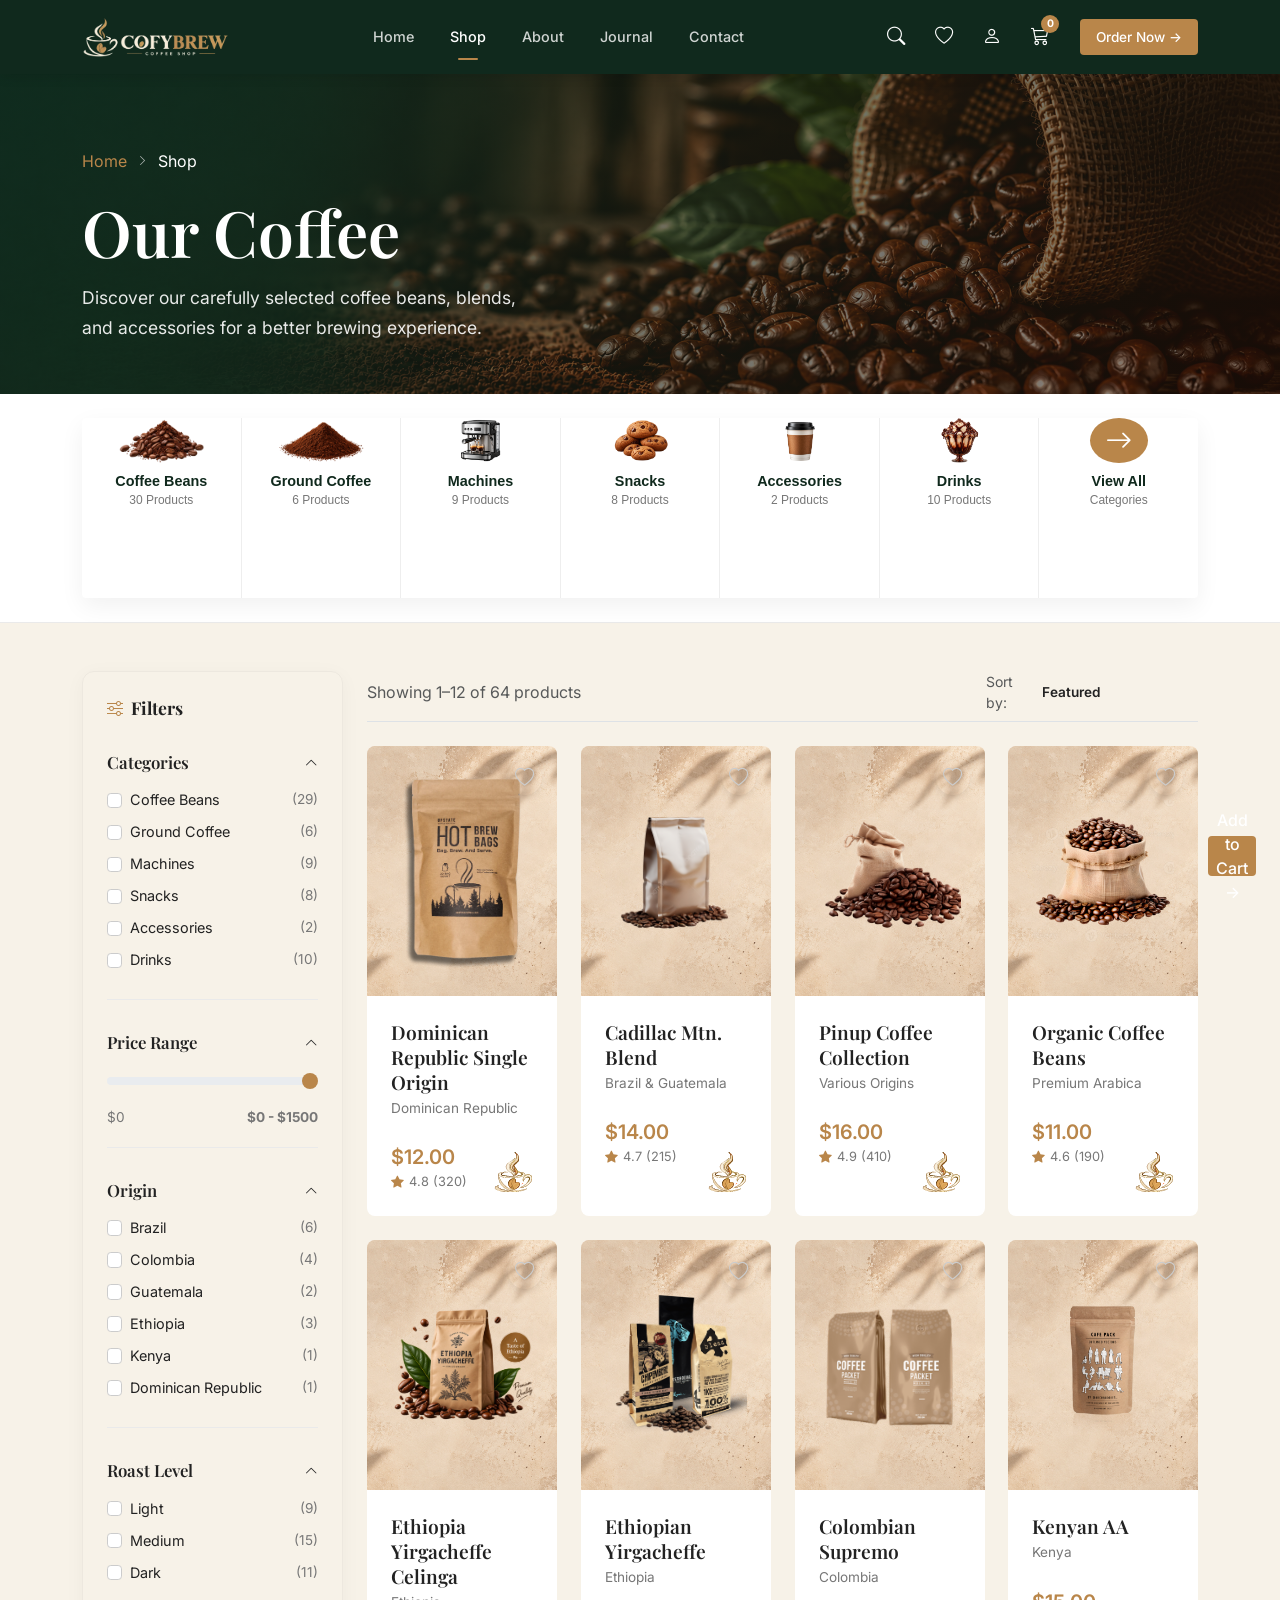
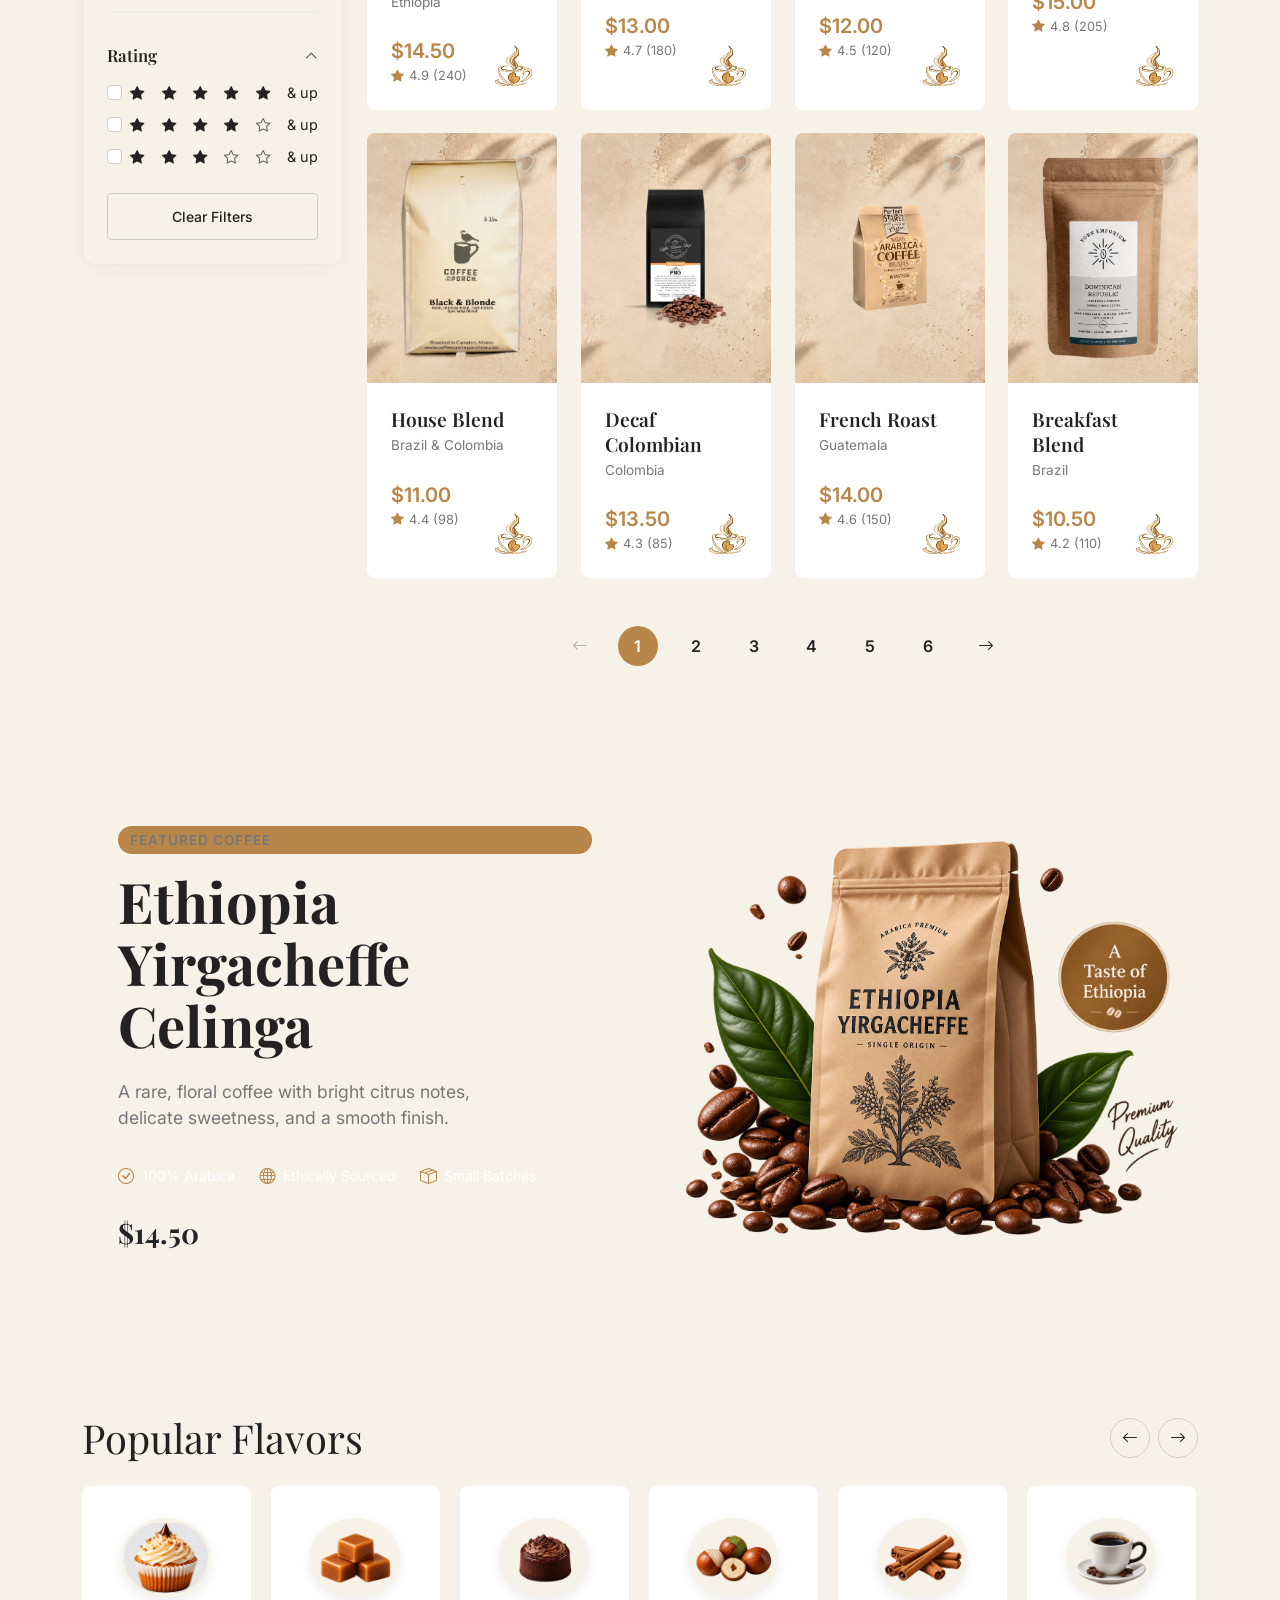
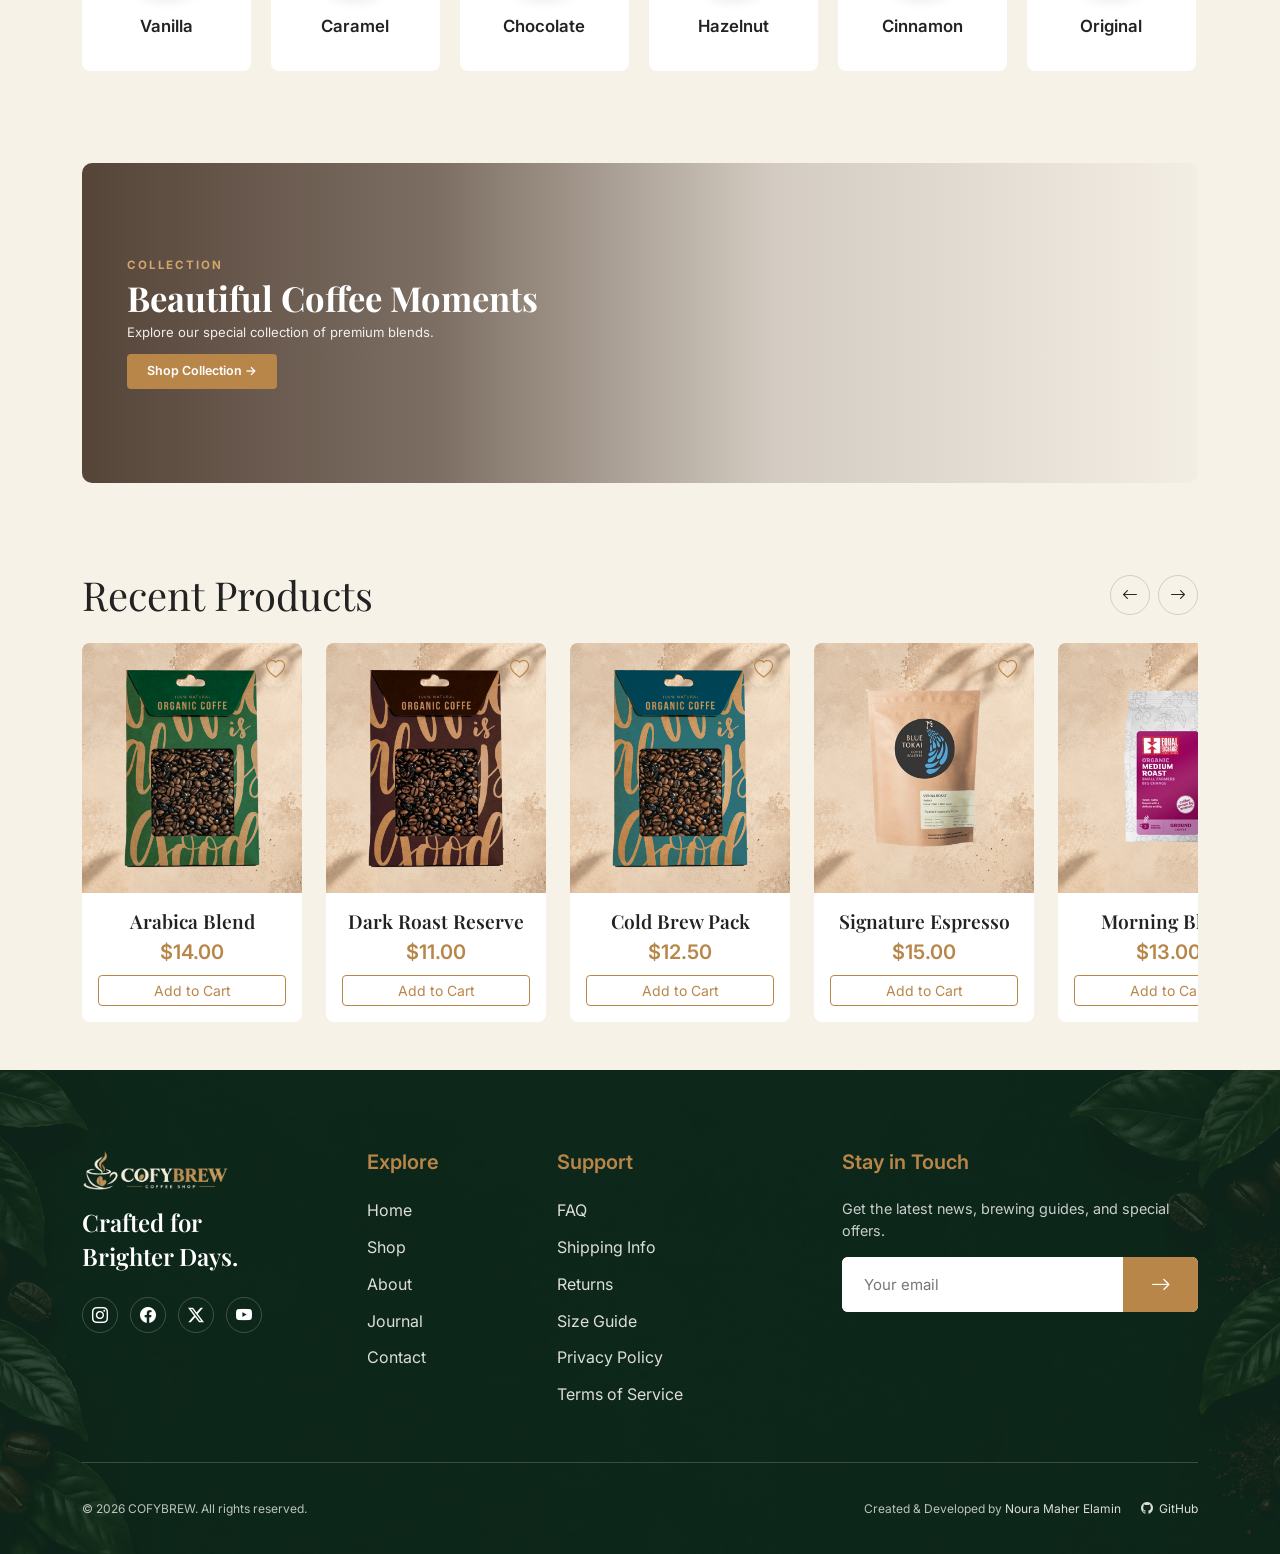
==== shop.html @ 3b3d5aee "Initial COFYBREW Coffee Shop Website" ====
<!DOCTYPE html>
<html lang="en">
<head>
  <meta charset="UTF-8">
  <meta name="viewport" content="width=device-width, initial-scale=1.0">
  <link rel="icon" type="image/svg+xml" href="assets/svg icon.svg">
  <title>Shop Coffee | COFYBREW</title>
  
  <!-- Fonts -->
  <link rel="preconnect" href="https://fonts.googleapis.com">
  <link rel="preconnect" href="https://fonts.gstatic.com" crossorigin>
  <link href="https://fonts.googleapis.com/css2?family=Inter:wght@400;500;600;700&family=Playfair+Display:wght@400;600;700&display=swap" rel="stylesheet">
  
  <!-- Bootstrap CSS -->
  <link href="https://cdn.jsdelivr.net/npm/bootstrap@5.3.2/dist/css/bootstrap.min.css" rel="stylesheet">
  <!-- Bootstrap Icons -->
  <link rel="stylesheet" href="https://cdn.jsdelivr.net/npm/bootstrap-icons@1.11.1/font/bootstrap-icons.css">
  
  <!-- Custom CSS -->
  <link rel="stylesheet" href="css/style.css">
  <link rel="stylesheet" href="css/shop.css">
</head>
<body class="shop-page">

  <!-- 1. NAVBAR -->
    <!-- ==================== NAVBAR ==================== -->
  <nav class="navbar navbar-expand-lg navbar-dark inner-navbar">
    <div class="container">
      <a class="navbar-brand" href="index.html" aria-label="COFYBREW Home">
        <img src="assets/Logo.png" alt="COFYBREW Logo" height="40">
      </a>
      <button class="navbar-toggler" type="button" data-bs-toggle="collapse" data-bs-target="#navbarNav" aria-controls="navbarNav" aria-expanded="false" aria-label="Toggle navigation">
        <span class="navbar-toggler-icon"></span>
      </button>
      <div class="collapse navbar-collapse justify-content-center" id="navbarNav">
        <ul class="navbar-nav">
          <li class="nav-item"><a class="nav-link" href="index.html">Home</a></li>
          <li class="nav-item"><a class="nav-link active" aria-current="page" href="shop.html">Shop</a></li>
          <li class="nav-item"><a class="nav-link" href="about.html">About</a></li>
          <li class="nav-item"><a class="nav-link" href="journal.html">Journal</a></li>
          <li class="nav-item"><a class="nav-link" href="contact.html">Contact</a></li>
        </ul>
      </div>
      <div class="navbar-icons d-none d-lg-flex align-items-center">
        <a href="#" aria-label="Search" data-bs-toggle="modal" data-bs-target="#searchModal"><i class="bi bi-search"></i></a>
        <a href="wishlist.html" aria-label="Wishlist"><i class="bi bi-heart navbar-heart-icon"></i></a>
        <a href="login.html" aria-label="Account"><i class="bi bi-person"></i></a>
        <a href="cart.html" aria-label="Cart" class="position-relative">
          <i class="bi bi-cart3"></i>
          <span class="cart-badge">0</span>
        </a>
        <a href="shop.html" class="btn btn-gold ms-3" style="font-size: 0.85rem; padding: 8px 16px;">Order Now &rarr;</a>
      </div>
    </div>
  </nav>

<!-- 2. SHOP HERO -->
<section class="inner-page-hero" style="background-image: url('assets/anthor.png');" aria-label="Shop Hero">
  <div class="inner-page-hero-overlay"></div>

  <div class="container position-relative">
    <div class="inner-page-hero-content">
      <nav class="inner-page-breadcrumb" aria-label="Breadcrumb">
        <a href="index.html">Home</a>
        <i class="bi bi-chevron-right" aria-hidden="true"></i>
        <span aria-current="page">Shop</span>
      </nav>
      <h1>Our Coffee</h1>
      <p>
        Discover our carefully selected coffee beans, blends,<br class="d-none d-md-block">
        and accessories for a better brewing experience.
      </p>

      <div class="shop-hero-decorative d-none d-md-block" aria-hidden="true"></div>
    </div>
  </div>
</section>

  

  <!-- 3. CATEGORY NAVIGATION -->
  <div class="shop-category-bar">
    <div class="container">
      <div class="shop-category-wrapper" id="categoryContainer">
        <a href="#" class="shop-cat-item" data-category="Coffee Beans">
          <img src="assets/menu/top icon shop1.png" alt="Coffee Beans" class="shop-cat-img">
          <div class="shop-cat-title">Coffee Beans</div>
          <div class="shop-cat-count" data-cat-count="Coffee Beans">— Products</div>
        </a>
        <a href="#" class="shop-cat-item" data-category="Ground Coffee">
          <img src="assets/menu/top icon shop2.png" alt="Ground Coffee" class="shop-cat-img">
          <div class="shop-cat-title">Ground Coffee</div>
          <div class="shop-cat-count" data-cat-count="Ground Coffee">— Products</div>
        </a>
        <a href="#" class="shop-cat-item" data-category="Machines">
          <img src="assets/menu/top icon shop3.png" alt="Machines" class="shop-cat-img">
          <div class="shop-cat-title">Machines</div>
          <div class="shop-cat-count" data-cat-count="Machines">— Products</div>
        </a>
        <a href="#" class="shop-cat-item" data-category="Snacks">
          <img src="assets/menu/top icon shop4.png" alt="Snacks" class="shop-cat-img">
          <div class="shop-cat-title">Snacks</div>
          <div class="shop-cat-count" data-cat-count="Snacks">— Products</div>
        </a>
        <a href="#" class="shop-cat-item" data-category="Accessories">
          <img src="assets/menu/top icon shop5.png" alt="Accessories" class="shop-cat-img">
          <div class="shop-cat-title">Accessories</div>
          <div class="shop-cat-count" data-cat-count="Accessories">— Products</div>
        </a>
        <a href="#" class="shop-cat-item" data-category="Drinks">
          <img src="assets/menu/top icon shop6.png" alt="Drinks" class="shop-cat-img">
          <div class="shop-cat-title">Drinks</div>
          <div class="shop-cat-count" data-cat-count="Drinks">— Products</div>
        </a>
        <a href="#" class="shop-cat-item border-0" id="viewAllCategories">
          <div class="shop-cat-circle"><i class="bi bi-arrow-right"></i></div>
          <div class="shop-cat-title">View All</div>
          <div class="shop-cat-count">Categories</div>
        </a>
      </div>
    </div>
  </div>

  <!-- 4. MAIN SHOP AREA -->
  <div class="shop-main-area">
    <div class="container py-5">
      <div class="row">
        
        <!-- Mobile Filter Toggle -->
        <div class="col-12 d-lg-none mb-4">
          <button class="btn btn-shop-filter w-100 d-flex align-items-center justify-content-center gap-2" type="button" data-bs-toggle="offcanvas" data-bs-target="#filterOffcanvas">
            <i class="bi bi-sliders"></i> Filters
          </button>
        </div>

        <!-- LEFT: Filters Sidebar (Desktop) -->
        <div class="col-lg-3 d-none d-lg-block">
          <div class="shop-sidebar">
            <div class="sidebar-header d-flex align-items-center gap-2 mb-4">
                <i class="bi bi-sliders text-coffee"></i>
                <h4 class="mb-0 filter-heading">Filters</h4>
            </div>

            <!-- Categories Accordion -->
            <div class="filter-group mb-4">
                <h5 class="filter-group-title d-flex justify-content-between align-items-center" data-bs-toggle="collapse" data-bs-target="#collapseCategories" aria-expanded="true">
                    Categories
                    <i class="bi bi-chevron-up"></i>
                </h5>
                <div class="collapse show" id="collapseCategories">
                    <div class="filter-group-body pt-2" id="filterCategoryContainer">
                        <!-- Injected via JS -->
                    </div>
                </div>
            </div>

            <!-- Price Range -->
            <div class="filter-group mb-4">
                <h5 class="filter-group-title d-flex justify-content-between align-items-center" data-bs-toggle="collapse" data-bs-target="#collapsePrice" aria-expanded="true">
                    Price Range
                    <i class="bi bi-chevron-up"></i>
                </h5>
                <div class="collapse show" id="collapsePrice">
                    <div class="filter-group-body pt-2">
                        <input type="range" class="form-range custom-range" min="0" max="50" step="1" id="priceRangeFilter" value="50">
                        <div class="d-flex justify-content-between range-labels mt-2">
                            <span>$0</span>
                            <span class="range-max fw-bold" id="priceRangeValue">$0 - $50</span>
                        </div>
                    </div>
                </div>
            </div>

            <!-- Origin -->
            <div class="filter-group mb-4">
                <h5 class="filter-group-title d-flex justify-content-between align-items-center" data-bs-toggle="collapse" data-bs-target="#collapseOrigin" aria-expanded="true">
                    Origin
                    <i class="bi bi-chevron-up"></i>
                </h5>
                <div class="collapse show" id="collapseOrigin">
                    <div class="filter-group-body pt-2" id="filterOriginContainer">
                         <!-- Injected via JS -->
                    </div>
                </div>
            </div>

            <!-- Roast Level -->
            <div class="filter-group mb-4">
                <h5 class="filter-group-title d-flex justify-content-between align-items-center" data-bs-toggle="collapse" data-bs-target="#collapseRoast" aria-expanded="true">
                    Roast Level
                    <i class="bi bi-chevron-up"></i>
                </h5>
                <div class="collapse show" id="collapseRoast">
                    <div class="filter-group-body pt-2" id="filterRoastContainer">
                        <!-- Injected via JS -->
                    </div>
                </div>
            </div>

            <!-- Rating -->
            <div class="filter-group mb-4">
                <h5 class="filter-group-title d-flex justify-content-between align-items-center" data-bs-toggle="collapse" data-bs-target="#collapseRating" aria-expanded="true">
                    Rating
                    <i class="bi bi-chevron-up"></i>
                </h5>
                <div class="collapse show" id="collapseRating">
                    <div class="filter-group-body pt-2" id="filterRatingContainer">
                        <!-- Injected via JS -->
                    </div>
                </div>
            </div>

            <button class="btn btn-clear-filters w-100" id="clearFiltersBtn">Clear Filters</button>

          </div>
        </div>

        <!-- RIGHT: Products Section -->
        <div class="col-lg-9">
            <div class="d-flex flex-column flex-md-row justify-content-between align-items-md-center mb-4 pb-2 border-bottom">
                <p class="mb-2 mb-md-0 text-muted" id="productsCountText">Showing 1–12 of 24 products</p>
                <div class="d-flex align-items-center gap-2">
                    <span class="text-muted small">Sort by:</span>
                    <select class="form-select custom-sort-select shadow-none" id="sortSelect">
                        <option value="featured">Featured</option>
                        <option value="price-low">Price: Low to High</option>
                        <option value="price-high">Price: High to Low</option>
                        <option value="rating">Rating</option>
                        <option value="name-asc">Name A-Z</option>
                        <option value="name-desc">Name Z-A</option>
                    </select>
                </div>
            </div>

            <!-- PRODUCT GRID -->
            <div class="row g-4" id="productGrid">
                <!-- Products injected via JS -->
            </div>
            
            <div id="noProductsMsg" class="d-none text-center py-5">
                <i class="bi bi-search fs-1 text-muted mb-3 d-block"></i>
                <h4>No products found</h4>
                <p class="text-muted">Try adjusting your filters or search term.</p>
                <button class="btn btn-shop-filter mt-3" onclick="document.getElementById('clearFiltersBtn').click()">Clear Filters</button>
            </div>

            <!-- 5. PAGINATION -->
            <div class="shop-pagination mt-5" id="paginationContainer">
                <!-- Injected via JS -->
            </div>
        </div>
      </div>
    </div>
  </div>

  <!-- 6. FEATURED COFFEE BANNER -->
  <section class="shop-featured-banner">
    <div class="container">
      <div class="featured-banner-card">
        <div class="row align-items-center">
            <div class="col-md-6 p-4 p-md-5 featured-banner-content">
                <span class="featured-label">Featured Coffee</span>
                <h2 class="featured-title">Ethiopia<br>Yirgacheffe Celinga</h2>
                <p class="featured-desc">A rare, floral coffee with bright citrus notes, delicate sweetness, and a smooth finish.</p>
                
                <div class="featured-traits d-flex gap-4 mb-4">
                    <div class="trait d-flex align-items-center gap-2"><i class="bi bi-check-circle text-coffee"></i> <span class="small">100% Arabica</span></div>
                    <div class="trait d-flex align-items-center gap-2"><i class="bi bi-globe text-coffee"></i> <span class="small">Ethically Sourced</span></div>
                    <div class="trait d-flex align-items-center gap-2"><i class="bi bi-box-seam text-coffee"></i> <span class="small">Small Batches</span></div>
                </div>

                <div class="d-flex align-items-center gap-4">
                    <span class="featured-price font-heading fw-bold fs-3 text-dark">$14.50</span>
                    <button class="btn btn-solid-coffee px-4 py-2 add-to-cart-btn" data-id="p65">Add to Cart &rarr;</button>
                </div>
            </div>
            <div class="col-md-6 featured-banner-image-wrapper">
                <img src="assets/menu/photo shop1.png" alt="Ethiopia Yirgacheffe" class="featured-product-img">
            </div>
        </div>
      </div>
    </div>
  </section>

  <!-- 7. POPULAR FLAVORS -->
  <section class="popular-flavors bg-cream-light py-5">
      <div class="container">
          <div class="d-flex justify-content-between align-items-center mb-4">
              <h2 class="section-heading mb-0">Popular Flavors</h2>
              <div class="carousel-nav gap-2 d-none d-md-flex">
                  <button class="btn-carousel" id="flavorsPrev"><i class="bi bi-arrow-left"></i></button>
                  <button class="btn-carousel" id="flavorsNext"><i class="bi bi-arrow-right"></i></button>
              </div>
          </div>
          
          <div class="flavors-carousel-container">
              <div class="flavors-track" id="flavorsTrack">
                  <!-- Cards -->
                  <div class="flavor-card">
                      <div class="flavor-img-wrap"><img src="assets/menu/flaver icon1.png" alt="Vanilla"></div>
                      <span class="flavor-name">Vanilla</span>
                  </div>
                  <div class="flavor-card">
                      <div class="flavor-img-wrap"><img src="assets/menu/flaver icon2.png" alt="Caramel"></div>
                      <span class="flavor-name">Caramel</span>
                  </div>
                  <div class="flavor-card">
                      <div class="flavor-img-wrap"><img src="assets/menu/flaver icon3.png" alt="Chocolate"></div>
                      <span class="flavor-name">Chocolate</span>
                  </div>
                  <div class="flavor-card">
                      <div class="flavor-img-wrap"><img src="assets/menu/flaver icon4.png" alt="Hazelnut"></div>
                      <span class="flavor-name">Hazelnut</span>
                  </div>
                  <div class="flavor-card">
                      <div class="flavor-img-wrap"><img src="assets/menu/flaver icon5.png" alt="Cinnamon"></div>
                      <span class="flavor-name">Cinnamon</span>
                  </div>
                  <div class="flavor-card">
                      <div class="flavor-img-wrap"><img src="assets/menu/flaver icon6.png" alt="Original"></div>
                      <span class="flavor-name">Original</span>
                  </div>
              </div>
          </div>
      </div>
  </section>

<!-- 8. COLLECTION BANNER -->
  <section class="collection-banner">
    <div class="container">
      <div class="collection-banner-inner">
        <div class="collection-overlay"></div>
        <div class="collection-content position-relative z-2">
          <span class="collection-label">Collection</span>
          <h2 class="collection-title">Beautiful Coffee Moments</h2>
          <p class="collection-desc">Explore our special collection of premium blends.</p>
          <a href="#product-grid" class="btn btn-solid-gold collection-btn">Shop Collection &rarr;</a>
        </div>
      </div>
    </div>
  </section>

  <!-- 9. RECENT PRODUCTS -->
  <section class="recent-products py-5">
      <div class="container">
          <div class="d-flex justify-content-between align-items-center mb-4">
              <h2 class="section-heading mb-0">Recent Products</h2>
              <div class="carousel-nav gap-2 d-none d-md-flex">
                  <button class="btn-carousel" id="recentPrev"><i class="bi bi-arrow-left"></i></button>
                  <button class="btn-carousel" id="recentNext"><i class="bi bi-arrow-right"></i></button>
              </div>
          </div>

          <div class="recent-carousel-container">
              <div class="recent-track" id="recentTrack">
                  <!-- Injected via JS from data -->
              </div>
          </div>
      </div>
  </section>

  <!-- 10. NEWSLETTER SECTION -->
  <!-- ==================== FOOTER ==================== -->
  <footer class="footer">
    <div class="footer-overlay"></div>
    <div class="container position-relative z-2">
      <div class="row">
        <!-- Brand -->
        <div class="col-lg-3 col-md-6 mb-4 mb-lg-0">
          <a href="index.html" class="text-white text-decoration-none d-flex align-items-center gap-2 mb-3">
            <img src="assets/Logo.png" alt="COFYBREW Logo" height="40">
          </a>
          <div class="footer-logo-text mt-4">Crafted for<br>Brighter Days.</div>
          <div class="social-icons mt-3">
            <a href="#" aria-label="Instagram"><i class="bi bi-instagram"></i></a>
            <a href="#" aria-label="Facebook"><i class="bi bi-facebook"></i></a>
            <a href="#" aria-label="Twitter X"><i class="bi bi-twitter-x"></i></a>
            <a href="#" aria-label="YouTube"><i class="bi bi-youtube"></i></a>
          </div>
        </div>
        <!-- Explore -->
        <div class="col-lg-2 col-md-6 mb-4 mb-lg-0 mt-3 mt-lg-0">
          <h5>Explore</h5>
          <ul class="footer-links">
            <li><a href="index.html">Home</a></li>
            <li><a href="shop.html">Shop</a></li>
            <li><a href="about.html">About</a></li>
            <li><a href="journal.html">Journal</a></li>
            <li><a href="contact.html">Contact</a></li>
          </ul>
        </div>
        <!-- Support -->
        <div class="col-lg-2 col-md-6 mb-4 mb-md-0 mt-3 mt-lg-0">
          <h5>Support</h5>
          <ul class="footer-links">
            <li><a href="contact.html#faqSection">FAQ</a></li>
            <li><a href="contact.html">Shipping Info</a></li>
            <li><a href="contact.html">Returns</a></li>
            <li><a href="shop.html">Size Guide</a></li>
            <li><a href="contact.html">Privacy Policy</a></li>
            <li><a href="contact.html">Terms of Service</a></li>
          </ul>
        </div>
        <!-- Stay in Touch -->
        <div class="col-lg-4 col-md-6 offset-lg-1 mt-3 mt-lg-0">
          <h5>Stay in Touch</h5>
          <p class="text-light" style="opacity:0.8; font-size:0.9rem;">Get the latest news, brewing guides, and special offers.</p>
          <form class="newsletter-form" id="footerNewsletterForm">
            <input type="email" placeholder="Your email" aria-label="Email address" required>
            <button type="submit" aria-label="Subscribe"><i class="bi bi-arrow-right"></i></button>
          </form>
        </div>
      </div>
      <div class="footer-bottom">
        <div>&copy; 2026 COFYBREW. All rights reserved.</div>
        <div class="footer-credits">
          <span>Created & Developed by <a href="https://www.linkedin.com/in/nouramaherelamin/" target="_blank" rel="noopener noreferrer">Noura Maher Elamin</a></span>
          <a href="https://github.com/nouramaherelamin" target="_blank" rel="noopener noreferrer" aria-label="GitHub"><i class="bi bi-github"></i> GitHub</a>
        </div>
      </div>
    </div>
  </footer>

  <!-- SEARCH MODAL -->
  <div class="modal fade" id="searchModal" tabindex="-1" aria-hidden="true">
    <div class="modal-dialog modal-dialog-centered modal-lg">
      <div class="modal-content border-0">
        <div class="modal-body p-4 p-md-5">
          <div class="d-flex justify-content-between align-items-center mb-4">
            <h4 class="mb-0 font-heading">What are you looking for?</h4>
            <button type="button" class="btn-close" data-bs-dismiss="modal" aria-label="Close"></button>
          </div>
          <form id="searchForm">
            <div class="input-group input-group-lg mb-3">
              <span class="input-group-text bg-white border-end-0"><i class="bi bi-search text-muted"></i></span>
              <input type="search" class="form-control border-start-0 ps-0 shadow-none" id="searchInput" placeholder="Search coffee, beans, accessories..." required>
            </div>
          </form>
          <div id="searchResults" class="mt-4">
            <p class="text-muted small">Start typing to search...</p>
          </div>
        </div>
      </div>
    </div>
  </div>

  <!-- 12. BACK TO TOP BUTTON -->
  <button id="backToTop" class="back-to-top-btn" aria-label="Back to top">
      <i class="bi bi-arrow-up"></i>
  </button>

  <!-- CART OFFCANVAS (Simple Mock) -->
  <div class="modal fade" id="cartModal" tabindex="-1" aria-hidden="true">
    <div class="modal-dialog modal-dialog-centered modal-sm modal-dialog-scrollable" style="margin-right: 0; margin-top: 0; height: 100vh; right: 0; position: absolute;">
      <div class="modal-content border-0 h-100 rounded-0 shadow-lg">
        <div class="modal-header border-bottom">
            <h5 class="modal-title font-heading fw-bold">Your Cart</h5>
            <button type="button" class="btn-close" data-bs-dismiss="modal" aria-label="Close"></button>
        </div>
        <div class="modal-body p-4" id="cartItemsContainer">
            <p class="text-muted text-center mt-5">Your cart is empty.</p>
        </div>
      </div>
    </div>
  </div>

  <!-- MOBILE FILTER OFFCANVAS -->
  <div class="offcanvas offcanvas-start shop-mobile-filter" tabindex="-1" id="filterOffcanvas">
    <div class="offcanvas-header border-bottom">
      <h5 class="offcanvas-title font-heading fw-bold d-flex align-items-center gap-2"><i class="bi bi-sliders text-coffee"></i> Filters</h5>
      <button type="button" class="btn-close" data-bs-dismiss="offcanvas" aria-label="Close"></button>
    </div>
    <div class="offcanvas-body" id="mobileFilterBody">
      <!-- Cloned from desktop sidebar via JS -->
    </div>
  </div>

  <!-- Bootstrap JS -->
  <script src="https://cdn.jsdelivr.net/npm/bootstrap@5.3.2/dist/js/bootstrap.bundle.min.js"></script>
  <!-- Products first, then shared, then page-specific -->
  <script src="js/products.js"></script>
  <script src="js/auth.js"></script>
  <script src="js/script.js"></script>
  <script src="js/shop.js"></script>

  <!-- Dynamic category counts from products.js -->
  <script>
    (function() {
      if (!window.cofyProducts) return;
      document.querySelectorAll('[data-cat-count]').forEach(function(el) {
        var cat = el.getAttribute('data-cat-count');
        var count = window.cofyProducts.filter(function(p) { return p.category === cat; }).length;
        el.textContent = count + ' Product' + (count !== 1 ? 's' : '');
      });
    })();
  </script>
</body>
</html>
---- css/style.css ----
:root {
  --dark-green: #10291D;
  --deep-brown: #2B160C;
  --coffee-brown: #5A321B;
  --gold: #B9864A;
  --light-gold: #D2A66A;
  --cream: #F7F2E8;
  --white: #FFFFFF;
  --dark-text: #222222;
  
  --font-heading: 'Playfair Display', serif;
  --font-body: 'Inter', sans-serif;
}

body {
  font-family: var(--font-body);
  color: var(--dark-text);
  background-color: var(--cream);
  overflow-x: hidden;
}

h1, h2, h3, h4, h5, h6, .font-heading {
  font-family: var(--font-heading);
}

/* Utilities */
.bg-dark-green { background-color: var(--dark-green) !important; color: var(--white); }
.bg-deep-brown { background-color: var(--deep-brown) !important; color: var(--white); }
.bg-coffee-brown { background-color: var(--coffee-brown) !important; color: var(--white); }
.bg-cream { background-color: var(--cream) !important; }
.text-gold { color: var(--gold) !important; }
.text-light-gold { color: var(--light-gold) !important; }
.text-cream { color: var(--cream) !important; }

/* Buttons */
.btn-gold {
  background-color: var(--gold);
  color: var(--white);
  border: none;
  border-radius: 4px;
  padding: 10px 24px;
  font-weight: 500;
  transition: all 0.3s ease;
}
.btn-gold:hover {
  background-color: var(--light-gold);
  color: var(--white);
}

.btn-outline-light {
  border: 1px solid var(--white);
  color: var(--white);
  border-radius: 4px;
  padding: 10px 24px;
  font-weight: 500;
  transition: all 0.3s ease;
}
.btn-outline-light:hover {
  background-color: var(--white);
  color: var(--dark-text);
}

/* 1. Navbar */
.navbar {
  position: fixed;
  top: 0;
  width: 100%;
  z-index: 1000;
  transition: all 0.3s ease;
  padding: 1rem 0;
  background: transparent;
}
.navbar.scrolled {
  background-color: var(--dark-green);
  box-shadow: 0 4px 6px rgba(0,0,0,0.1);
  padding: 0.5rem 0;
}
.navbar-brand {
  font-family: var(--font-heading);
  font-weight: 700;
  color: var(--white) !important;
  display: flex;
  align-items: center;
  gap: 10px;
}
.navbar-brand img {
  height: 40px;
}
.nav-link {
  color: rgba(255, 255, 255, 0.8) !important;
  font-weight: 500;
  font-size: 0.9rem;
  margin: 0 10px;
  transition: color 0.3s ease;
}
.nav-link:hover, .nav-link.active {
  color: var(--white) !important;
}
.navbar-icons {
  display: flex;
  align-items: center;
  gap: 15px;
}
.navbar-icons a {
  color: var(--white);
  font-size: 1.1rem;
  text-decoration: none;
  position: relative;
}
.cart-badge {
  position: absolute;
  top: -8px;
  right: -8px;
  background-color: var(--gold);
  color: white;
  border-radius: 50%;
  padding: 2px 6px;
  font-size: 0.7rem;
}

/* 2. Hero Section */
.hero-section {
  position: relative;
  height: 650px;
  background-size: cover;
  background-position: center;
  display: flex;
  align-items: center;
  color: white;
  margin-bottom: 2rem;
}
.hero-section::before {
  content: '';
  position: absolute;
  top: 0; left: 0; right: 0; bottom: 0;
  background-color: rgba(16, 41, 29, 0.5); /* dark green overlay */
}
.hero-content {
  position: relative;
  z-index: 2;
}
.hero-label {
  color: var(--gold);
  letter-spacing: 2px;
  font-size: 0.85rem;
  font-weight: 600;
  margin-bottom: 1rem;
  text-transform: uppercase;
}
.hero-title {
  font-size: 4.5rem;
  font-weight: 700;
  line-height: 1.1;
  margin-bottom: 1.5rem;
}
.hero-desc {
  font-size: 1.1rem;
  max-width: 400px;
  margin-bottom: 2rem;
  opacity: 0.9;
}
.hero-features {
  display: flex;
  gap: 30px;
  margin-top: 3rem;
  flex-wrap: wrap;
}
.hero-feature {
  display: flex;
  align-items: center;
  gap: 10px;
}
.hero-feature i {
  color: var(--gold);
  font-size: 1.5rem;
}
.hero-feature-text h6 {
  margin: 0;
  font-size: 0.9rem;
  font-weight: 600;
}
.hero-feature-text p {
  margin: 0;
  font-size: 0.75rem;
  opacity: 0.7;
}

.hero-slider-controls {
  position: absolute;
  bottom: 30px;
  left: 0;
  right: 0;
  display: flex;
  justify-content: center;
  z-index: 2;
  gap: 15px;
}
.slider-indicator {
  width: 10px;
  height: 10px;
  background: rgba(255,255,255,0.3);
  border-radius: 50%;
  cursor: pointer;
  transition: all 0.3s;
}
.slider-indicator.active {
  background: var(--gold);
  width: 25px;
  border-radius: 5px;
}
.slider-arrow {
  position: absolute;
  top: 50%;
  transform: translateY(-50%);
  background: rgba(255,255,255,0.1);
  border: 1px solid rgba(255,255,255,0.3);
  color: white;
  width: 40px;
  height: 40px;
  border-radius: 50%;
  display: flex;
  align-items: center;
  justify-content: center;
  cursor: pointer;
  z-index: 2;
  transition: all 0.3s;
}
.slider-arrow:hover {
  background: var(--gold);
  border-color: var(--gold);
}
.slider-arrow.left { left: 20px; }
.slider-arrow.right { right: 20px; }

/* 3. Category Section */
.category-section {
  padding: 3rem 0;
  background-color: var(--white);
  border-bottom: 1px solid #eaeaea;
}
.category-wrapper {
  display: flex;
  justify-content: space-between;
  align-items: center;
  overflow-x: auto;
  scrollbar-width: none; /* Firefox */
}
.category-wrapper::-webkit-scrollbar {
  display: none; /* Chrome/Safari */
}
.category-item {
  text-align: center;
  padding: 0 15px;
  min-width: 120px;
  text-decoration: none;
  color: var(--dark-text);
  border-right: 1px solid #eee;
  transition: transform 0.3s;
}
.category-item:last-child {
  border-right: none;
}
.category-item:hover {
  transform: translateY(-5px);
}
.category-img {
  width: 50px;
  height: 50px;
  object-fit: contain;
  margin-bottom: 10px;
}
.category-title {
  font-weight: 600;
  font-size: 0.95rem;
  margin-bottom: 2px;
}
.category-count {
  font-size: 0.8rem;
  color: #777;
}
.view-all-circle {
  width: 50px;
  height: 50px;
  border-radius: 50%;
  background-color: var(--gold);
  color: white;
  display: flex;
  align-items: center;
  justify-content: center;
  margin: 0 auto 10px;
}

/* 4. About Section */
.about-section {
  padding: 6rem 0;
  background-color: var(--cream);
}
.section-label {
  color: var(--gold);
  letter-spacing: 2px;
  font-size: 0.8rem;
  font-weight: 600;
  text-transform: uppercase;
  margin-bottom: 1rem;
}
.about-title {
  font-size: 3rem;
  font-weight: 700;
  line-height: 1.1;
  margin-bottom: 1.5rem;
  color: var(--dark-text);
}
.about-p {
  font-size: 1.1rem;
  color: #555;
  margin-bottom: 2.5rem;
  line-height: 1.6;
}
.about-features {
  display: flex;
  gap: 20px;
  margin-bottom: 2.5rem;
}
.about-feature {
  display: flex;
  align-items: center;
  gap: 8px;
  font-weight: 500;
  font-size: 0.95rem;
}
.about-feature i {
  color: var(--gold);
}
.about-image-wrapper {
  position: relative;
  height: 500px;
}
.about-img-main {
  width: 100%;
  height: 100%;
  object-fit: cover;
  border-radius: 8px;
}
.about-decorative-text {
  position: absolute;
  top: 10%;
  left: -10%;
  font-family: 'Brush Script MT', cursive;
  font-size: 4rem;
  color: white;
  line-height: 1;
  text-shadow: 2px 2px 4px rgba(0,0,0,0.3);
  z-index: 2;
  transform: rotate(-10deg);
}

.about-composition {
  position: relative;
  height: 500px;
  width: 100%;
}
.bg-brush {
  position: absolute;
  top: 10%;
  right: 0;
  width: 90%;
  height: 90%;
  background-size: contain;
  background-repeat: no-repeat;
  background-position: center right;
  z-index: 1;
}
.main-bag {
  position: absolute;
  bottom: 0;
  right: 15%;
  height: 85%;
  width: auto;
  object-fit: contain;
  z-index: 3;
}
.float-beans-1 {
  position: absolute;
  bottom: 10%;
  left: 15%;
  width: 150px;
  z-index: 4;
}
.float-beans-2 {
  position: absolute;
  bottom: 5%;
  right: 0;
  width: 120px;
  z-index: 4;
}
.float-leaves {
  position: absolute;
  top: 15%;
  left: 10%;
  width: 100px;
  z-index: 2;
}
.decorative-text {
  position: absolute;
  top: 10%;
  left: 5%;
  font-family: 'Brush Script MT', cursive;
  font-size: 4rem;
  color: var(--white);
  line-height: 1.1;
  text-shadow: 1px 1px 3px rgba(0,0,0,0.3);
  z-index: 5;
  transform: rotate(-10deg);
}

/* 5. Best Sellers Section */
.best-sellers-section {
  background-color: var(--deep-brown);
  padding: 5rem 0;
  color: var(--white);
}
.best-sellers-header {
  display: flex;
  justify-content: space-between;
  align-items: flex-end;
  margin-bottom: 3rem;
}
.section-title-light {
  font-size: 2.5rem;
  font-family: var(--font-heading);
  margin: 0;
}
.carousel-btn {
  width: 40px;
  height: 40px;
  border-radius: 50%;
  border: 1px solid rgba(255,255,255,0.3);
  background: transparent;
  color: white;
  display: flex;
  align-items: center;
  justify-content: center;
  transition: all 0.3s;
}
.carousel-btn:hover {
  background: var(--gold);
  border-color: var(--gold);
}
.product-card {
  background: var(--white);
  border-radius: 8px;
  overflow: hidden;
  color: var(--dark-text);
  height: 100%;
  position: relative;
  transition: transform 0.3s;
  display: flex;
  flex-direction: column;
}
.product-card:hover {
  transform: translateY(-5px);
}
.wishlist-btn {
  position: absolute;
  top: 15px;
  right: 15px;
  background: transparent;
  border: none;
  font-size: 1.2rem;
  color: #ccc;
  z-index: 10;
  transition: color 0.3s;
}
.wishlist-btn:hover {
  color: var(--gold);
}
.product-img-wrapper {
  height: 250px;
  padding: 1.5rem;
  background-image: url('../assets/coffee-beans.jpeg');
  background-size: cover;
  background-position: center;
  background-repeat: no-repeat;
  display: flex;
  align-items: center;
  justify-content: center;
  position: relative;
  overflow: hidden;
}

.product-img-wrapper img {
  max-height: 100%;
  width: 100%;
  object-fit: contain;
  position: relative;
  z-index: 2;
}
.product-card:hover .product-img-wrapper img {
  transform: scale(1.03);
}

.product-info {
  padding: 1.5rem;
}
.product-title {
  font-family: var(--font-heading);
  font-size: 1.2rem;
  font-weight: 600;
  margin-bottom: 0.2rem;
}
.product-subtitle {
  font-size: 0.85rem;
  color: #777;
  margin-bottom: 1rem;
}
.product-price {
  font-size: 1.25rem;
  font-weight: 600;
  color: var(--gold);
}
.product-rating {
  font-size: 0.85rem;
  color: #555;
  display: flex;
  align-items: center;
  gap: 5px;
}
.product-rating i {
  color: var(--gold);
}
.add-to-cart-btn {
  position: absolute;
  bottom: 1.5rem;
  right: 1.5rem;
  width: 40px;
  height: 40px;
  border-radius: 50%;
  background: transparent;
  color: white;
  border: none;
  display: flex;
  align-items: center;
  justify-content: center;
  transition: transform 0.3s;
  padding: 0;
}
.add-to-cart-btn:hover {
  transform: scale(1.1);
}
.add-to-cart-btn img.cart-svg-icon {
  width: 100%;
  height: 100%;
  object-fit: contain;
}

/* 6. Statistics Section */
.stats-section {
  background-color: var(--cream);
  padding: 4rem 0;
  border-bottom: 1px solid #eaeaea;
}
.stat-item {
  text-align: center;
  padding: 0 15px;
}
.stat-icon {
  color: var(--gold);
  font-size: 2rem;
  margin-bottom: 1rem;
}
.stat-number {
  font-size: 3rem;
  font-family: var(--font-heading);
  font-weight: 700;
  margin-bottom: 0.5rem;
  color: var(--dark-text);
}
.stat-title {
  font-weight: 600;
  margin-bottom: 0.2rem;
}
.stat-desc {
  font-size: 0.9rem;
  color: #777;
}
.stat-divider {
  width: 1px;
  background-color: #ddd;
  height: 100px;
  margin: auto;
}

/* 7. Special Offer */
.special-offer-section {
  display: flex;
  flex-wrap: wrap;
}
.offer-img-side {
  flex: 1 1 50%;
  min-height: 500px;
  background-size: cover;
  background-position: center;
  position: relative;
  display: flex;
  align-items: center;
  padding: 4rem;
}
.offer-text-overlay {
  font-family: 'Brush Script MT', cursive;
  font-size: 4rem;
  color: white;
  line-height: 1.2;
  text-shadow: 2px 2px 4px rgba(0,0,0,0.5);
}
.offer-content-side {
  flex: 1 1 50%;
  background-color: var(--cream);
  display: flex;
  align-items: center;
  padding: 4rem;
  position: relative;
}
.offer-title {
  font-size: 3rem;
  font-family: var(--font-heading);
  font-weight: 700;
  margin-bottom: 1.5rem;
}
.offer-desc {
  font-size: 1.1rem;
  color: #555;
  margin-bottom: 2rem;
  max-width: 400px;
}
.offer-decorative-1 {
  position: absolute;
  top: 10%;
  right: 10%;
  width: 80px;
  transform: rotate(15deg);
  opacity: 0.8;
}
.offer-decorative-2 {
  position: absolute;
  bottom: 15%;
  right: 5%;
  width: 100px;
  transform: rotate(-20deg);
  opacity: 0.8;
}

/* 8. Journal Section */
.journal-section {
  background-color: var(--cream);
  padding: 6rem 0;
}
.journal-header {
  display: flex;
  justify-content: space-between;
  align-items: flex-end;
  margin-bottom: 3rem;
}
.journal-title {
  font-size: 2.5rem;
  font-family: var(--font-heading);
  margin: 0;
}
.journal-card {
  background: white;
  border-radius: 8px;
  overflow: hidden;
  box-shadow: 0 4px 15px rgba(0,0,0,0.05);
  height: 100%;
}
.journal-img {
  width: 100%;
  height: 220px;
  object-fit: cover;
}
.journal-content {
  padding: 1.5rem;
}
.journal-date {
  font-size: 0.8rem;
  color: #888;
  letter-spacing: 1px;
  margin-bottom: 0.5rem;
  display: block;
}
.journal-card-title {
  font-family: var(--font-heading);
  font-size: 1.3rem;
  font-weight: 600;
  margin-bottom: 1rem;
}
.journal-link {
  color: var(--gold);
  text-decoration: none;
  font-weight: 600;
  font-size: 0.9rem;
}
.journal-link:hover {
  color: var(--deep-brown);
}

/* 9. Footer */
.footer {
  background-color: var(--dark-green);
  color: white;
  padding: 5rem 0 2rem;
  background-image: url('../assets/Footer.png');
  background-size: cover;
  background-position: center;
  position: relative;
}
.footer-overlay {
  position: absolute;
  top: 0; left: 0; right: 0; bottom: 0;
  background-color: rgba(16, 41, 29, 0.85); /* Dark green overlay */
  z-index: 1;
}
.footer > .container {
  position: relative;
  z-index: 2;
}
.footer-logo-text {
  font-family: var(--font-heading);
  font-size: 1.5rem;
  font-weight: 600;
  margin: 1.5rem 0;
}
.social-icons a {
  color: white;
  font-size: 1.2rem;
  margin-right: 15px;
  transition: color 0.3s;
}
.social-icons a:hover {
  color: var(--gold);
}
.footer h5 {
  font-family: var(--font-body);
  font-weight: 600;
  margin-bottom: 1.5rem;
  color: var(--gold);
}
.footer-links {
  list-style: none;
  padding: 0;
}
.footer-links li {
  margin-bottom: 0.8rem;
}
.footer-links a {
  color: #ddd;
  text-decoration: none;
  transition: color 0.3s;
  display: inline-block;
  position: relative;
}
.footer-links a::after {
  content: '';
  position: absolute;
  width: 0;
  height: 1px;
  bottom: -2px;
  left: 0;
  background-color: var(--gold);
  transition: width 0.3s;
}
.footer-links a:hover {
  color: var(--gold);
}
.footer-links a:hover::after {
  width: 100%;
}
.newsletter-form {
  display: flex;
  margin-top: 1rem;
}
.newsletter-form input {
  background: rgba(255,255,255,0.1);
  border: 1px solid rgba(255,255,255,0.2);
  color: white;
  padding: 10px 15px;
  border-radius: 4px 0 0 4px;
  flex: 1;
  transition: box-shadow 0.3s, border-color 0.3s;
}
.newsletter-form input:focus {
  outline: none;
  border-color: var(--gold);
  box-shadow: 0 0 8px rgba(185, 134, 74, 0.4);
}
.newsletter-form button {
  background: var(--gold);
  color: white;
  border: none;
  padding: 10px 20px;
  border-radius: 0 4px 4px 0;
  cursor: pointer;
  transition: background-color 0.3s, transform 0.2s;
}
.newsletter-form button:hover {
  background-color: var(--light-gold);
}
.newsletter-form button:active {
  transform: scale(0.95);
}
.footer-bottom {
  margin-top: 4rem;
  padding-top: 2rem;
  border-top: 1px solid rgba(255,255,255,0.1);
  font-size: 0.85rem;
  color: #bbb;
  display: flex;
  justify-content: space-between;
  align-items: center;
  flex-wrap: wrap;
  gap: 15px;
}
.footer-credits {
  display: flex;
  align-items: center;
  gap: 20px;
  flex-wrap: wrap;
}
.footer-credits a {
  color: #ddd;
  text-decoration: none;
  display: inline-flex;
  align-items: center;
  gap: 6px;
  transition: color 0.3s;
}
.footer-credits a:hover {
  color: var(--gold);
}

/* Floating back to top */
.back-to-top {
  position: fixed;
  bottom: 30px;
  right: 30px;
  width: 45px;
  height: 45px;
  background: var(--gold);
  color: white;
  border-radius: 50%;
  display: flex;
  align-items: center;
  justify-content: center;
  text-decoration: none;
  opacity: 0;
  visibility: hidden;
  transition: all 0.3s;
  z-index: 1000;
  box-shadow: 0 2px 10px rgba(0,0,0,0.2);
}
.back-to-top.show {
  opacity: 1;
  visibility: visible;
}
.back-to-top:hover {
  background: var(--deep-brown);
  color: white;
}

/* Utilities classes for JS animations */
.fade-in-up {
  opacity: 0;
  transform: translateY(30px);
  transition: opacity 0.8s ease, transform 0.8s ease;
}
.fade-in-up.visible {
  opacity: 1;
  transform: translateY(0);
}

/* Responsiveness */
@media (max-width: 991px) {
  .hero-title {
    font-size: 3.5rem;
  }
  .about-title, .offer-title {
    font-size: 2.5rem;
  }
  .stat-divider {
    display: none;
  }
  .stat-item {
    margin-bottom: 2rem;
  }
  .navbar-collapse {
    background-color: var(--dark-green);
    padding: 1rem;
    border-radius: 8px;
    margin-top: 10px;
  }
}

@media (max-width: 767px) {
  .hero-title {
    font-size: 2.5rem;
  }
  .hero-section {
    height: 500px;
  }
  .offer-img-side, .offer-content-side {
    flex: 1 1 100%;
    padding: 3rem 1.5rem;
  }
  .offer-img-side {
    min-height: 350px;
  }
  .about-image-wrapper {
    height: 350px;
    margin-top: 3rem;
  }
  .best-sellers-header, .journal-header {
    flex-direction: column;
    align-items: flex-start;
    gap: 15px;
  }
  .footer-bottom {
    flex-direction: column;
    text-align: center;
  }
}

/* =========================
   SHOP PAGE
========================= */
.shop-hero {
  height: 250px;
  background-size: cover;
  background-position: center;
  position: relative;
  display: flex;
  align-items: center;
  color: white;
  margin-top: 76px;
}
.shop-hero::before {
  content: '';
  position: absolute;
  top: 0; left: 0; right: 0; bottom: 0;
  background-color: rgba(16, 41, 29, 0.7);
}
.shop-hero-content {
  position: relative;
  z-index: 2;
}
.breadcrumb {
  background: transparent;
  padding: 0;
  margin-bottom: 0.5rem;
  font-size: 0.85rem;
  color: rgba(255,255,255,0.8);
}
.breadcrumb a {
  color: rgba(255,255,255,0.8);
  text-decoration: none;
}
.breadcrumb a:hover {
  color: var(--white);
}
.breadcrumb-item + .breadcrumb-item::before {
  content: ">";
  color: rgba(255,255,255,0.5);
}

.shop-category-nav {
  background: var(--white);
  padding: 1.5rem 0;
  border-bottom: 1px solid #eaeaea;
}

.filter-sidebar {
  background: var(--white);
  border-radius: 8px;
  border: 1px solid #eaeaea;
  padding: 1.5rem;
}
.filter-title {
  font-weight: 700;
  font-size: 1.2rem;
  margin-bottom: 1.5rem;
  display: flex;
  align-items: center;
  gap: 10px;
}
.filter-section {
  border-bottom: 1px solid #eaeaea;
  padding-bottom: 1.5rem;
  margin-bottom: 1.5rem;
}
.filter-section:last-child {
  border-bottom: none;
  padding-bottom: 0;
  margin-bottom: 0;
}
.filter-subtitle {
  font-weight: 600;
  font-size: 1rem;
  margin-bottom: 1rem;
}
.form-check-label {
  font-size: 0.9rem;
  color: #555;
  cursor: pointer;
}
.form-check-input:checked {
  background-color: var(--gold);
  border-color: var(--gold);
}
.filter-count {
  font-size: 0.8rem;
  color: #999;
  float: right;
}

.price-range-wrapper {
  margin-top: 10px;
}
.form-range::-webkit-slider-thumb {
  background: var(--gold);
}
.form-range::-moz-range-thumb {
  background: var(--gold);
}

.shop-pagination .page-link {
  color: var(--dark-text);
  border: 1px solid #eaeaea;
  margin: 0 5px;
  border-radius: 50% !important;
  width: 40px;
  height: 40px;
  display: flex;
  align-items: center;
  justify-content: center;
  transition: all 0.3s;
}
.shop-pagination .page-item.active .page-link,
.shop-pagination .page-link:hover {
  background-color: var(--gold);
  border-color: var(--gold);
  color: white;
}

.community-banner {
  background-image: url('../assets/b1.jpeg');
  background-size: cover;
  background-position: center;
  position: relative;
  padding: 5rem 0;
  color: white;
  text-align: center;
}
.community-banner::before {
  content: '';
  position: absolute;
  top: 0; left: 0; right: 0; bottom: 0;
  background-color: rgba(43, 22, 12, 0.8);
}
.community-content {
  position: relative;
  z-index: 2;
  max-width: 600px;
  margin: 0 auto;
}
.community-content h2 {
  font-family: var(--font-heading);
  font-size: 2.5rem;
  margin-bottom: 1rem;
}

@media (max-width: 991px) {
  .shop-hero {
    margin-top: 66px;
  }
}


/* =========================
   INNER PAGES HEADER
========================= */

.inner-page {
  margin: 0 !important;
  padding: 0 !important;
}

.inner-page .inner-navbar {
  position: relative !important;
  top: auto !important;
  width: 100% !important;
  margin: 0 !important;
  padding: 1rem 0 !important;
  background: var(--dark-green) !important;
  border: 0 !important;
  box-shadow: none !important;
}

.inner-page .inner-page-hero {
  position: relative;
  width: 100%;
  height: 320px;
  margin: 0 !important;
  padding: 0;
  background-size: cover;
  background-position: center;
  overflow: hidden;
  border: 0 !important;
}

.inner-page .inner-page-hero-overlay {
  position: absolute;
  inset: 0;
  background: transparent;
}

.inner-page .inner-page-hero-content {
  position: relative;
  z-index: 2;
  height: 320px;
  display: flex;
  flex-direction: column;
  justify-content: center;
  align-items: flex-start;
}

.inner-page .inner-page-breadcrumb {
  display: flex;
  align-items: center;
  gap: 10px;
  margin-bottom: 20px;
  font-family: "Inter", sans-serif;
}

.inner-page .inner-page-breadcrumb a {
  color: var(--gold) !important;
  text-decoration: none;
}

.inner-page .inner-page-breadcrumb span {
  color: #fff;
}

.inner-page .inner-page-breadcrumb i {
  color: #fff;
  font-size: 12px;
}

.inner-page .inner-page-hero h1 {
  margin: 0 0 15px;
  color: #fff;
  font-family: "Playfair Display", serif;
  font-size: 4rem;
  font-weight: 600;
  line-height: 1.1;
}

.inner-page .inner-page-hero p {
  max-width: 700px;
  margin: 0;
  color: rgba(255, 255, 255, 0.9);
  font-family: "Inter", sans-serif;
  font-size: 1.15rem;
  line-height: 1.6;
}

.inner-page .nav-link {
  color: rgba(255, 255, 255, 0.9) !important;
  background: transparent !important;
}

.inner-page .nav-link:hover {
  color: var(--gold) !important;
  background: transparent !important;
}

.inner-page .nav-link.active {
  color: var(--gold) !important;
  background: transparent !important;
}

@media (max-width: 767px) {
  .inner-page .inner-page-hero,
  .inner-page .inner-page-hero-content {
    height: 280px;
  }
  .inner-page .inner-page-hero h1 {
    font-size: 2.5rem;
  }
}

/* =========================
   ABOUT PAGE
========================= */

/* --- About: Inner page hero overlay tint --- */
.inner-page .inner-page-hero-overlay {
  background: linear-gradient(
    135deg,
    rgba(16, 41, 29, 0.72) 0%,
    rgba(43, 22, 12, 0.55) 100%
  );
}

/* --- About: Organic Coffee Section --- */
.about-organic-section {
  background-color: var(--cream);
  padding: 6rem 0;
  overflow: hidden;
}

.about-organic-title {
  font-family: var(--font-heading);
  font-size: 3rem;
  font-weight: 700;
  line-height: 1.1;
  color: var(--dark-text);
  margin-bottom: 1.5rem;
}

.about-organic-p {
  font-size: 1.05rem;
  color: #555;
  line-height: 1.75;
  margin-bottom: 1.25rem;
}

.about-values-list {
  display: flex;
  flex-direction: column;
  gap: 14px;
}

.about-value-item {
  display: flex;
  align-items: center;
  gap: 12px;
  font-weight: 600;
  font-size: 0.95rem;
  color: var(--dark-text);
}

.about-value-item i {
  font-size: 1.15rem;
  flex-shrink: 0;
}

.about-organic-img-wrapper {
  width: 100%;
  height: 540px;
  overflow: hidden;
  border-radius: 12px;
  box-shadow: 0 20px 60px rgba(0, 0, 0, 0.12);
}

.about-organic-img {
  width: 100%;
  height: 100%;
  object-fit: cover;
  object-position: center;
  display: block;
}

/* --- About: Farm to Cup Section --- */
.about-farm-section {
  width: 100%;
  overflow: hidden;
}

.about-farm-inner {
  display: flex;
  flex-wrap: wrap;
  min-height: 520px;
}

.about-farm-img-side {
  flex: 0 0 50%;
  max-width: 50%;
  overflow: hidden;
  position: relative;
}

.about-farm-img-side img {
  width: 100%;
  height: 100%;
  object-fit: cover;
  object-position: center;
  display: block;
  min-height: 520px;
}

.about-farm-content-side {
  flex: 0 0 50%;
  max-width: 50%;
  background-color: var(--cream);
  display: flex;
  flex-direction: column;
  justify-content: center;
  padding: 5rem 4rem;
}

.about-farm-title {
  font-family: var(--font-heading);
  font-size: 2.75rem;
  font-weight: 700;
  color: var(--dark-text);
  line-height: 1.15;
  margin-bottom: 1.25rem;
}

.about-farm-p {
  font-size: 1.05rem;
  color: #555;
  line-height: 1.75;
  margin-bottom: 2rem;
  max-width: 400px;
}

/* --- About: Stats section tweaks --- */
.about-stats-section {
  border-top: 1px solid #e8e0d0;
  border-bottom: 1px solid #e8e0d0;
}

/* --- About: Sustainability Section --- */
.about-sustain-section {
  width: 100%;
  overflow: hidden;
}

.about-sustain-inner {
  display: flex;
  flex-wrap: wrap;
  min-height: 520px;
}

.about-sustain-content-side {
  flex: 0 0 50%;
  max-width: 50%;
  background-color: var(--cream);
  display: flex;
  flex-direction: column;
  justify-content: center;
  padding: 5rem 4rem;
}

.about-sustain-title {
  font-family: var(--font-heading);
  font-size: 2.75rem;
  font-weight: 700;
  color: var(--dark-text);
  line-height: 1.15;
  margin-bottom: 1.25rem;
}

.about-sustain-p {
  font-size: 1.05rem;
  color: #555;
  line-height: 1.75;
  margin-bottom: 2rem;
  max-width: 400px;
}

.about-sustain-img-side {
  flex: 0 0 50%;
  max-width: 50%;
  overflow: hidden;
  position: relative;
}

.about-sustain-img-side img {
  width: 100%;
  height: 100%;
  object-fit: cover;
  object-position: center;
  display: block;
  min-height: 520px;
}

/* --- About: Community CTA Section --- */
.about-cta-section {
  position: relative;
  background-image: url('../assets/b1.jpeg');
  background-size: cover;
  background-position: center;
  background-attachment: fixed;
  padding: 5rem 0;
  overflow: hidden;
  color: var(--white);
}

.about-cta-overlay {
  position: absolute;
  inset: 0;
  background: linear-gradient(
    135deg,
    rgba(43, 22, 12, 0.88) 0%,
    rgba(16, 41, 29, 0.78) 100%
  );
  z-index: 1;
}

.about-cta-label {
  color: var(--light-gold) !important;
  letter-spacing: 2.5px;
}

.about-cta-title {
  font-family: var(--font-heading);
  font-size: 2.5rem;
  font-weight: 700;
  color: var(--white);
  margin-bottom: 0.75rem;
  line-height: 1.15;
}

.about-cta-desc {
  font-size: 1rem;
  color: rgba(255, 255, 255, 0.85);
  line-height: 1.6;
  margin-bottom: 1.75rem;
}

.about-cta-form {
  max-width: 460px;
}

.about-cta-form-inner {
  display: flex;
  border-radius: 6px;
  overflow: hidden;
  box-shadow: 0 4px 20px rgba(0, 0, 0, 0.25);
}

.about-cta-form-inner input {
  flex: 1;
  background: rgba(255, 255, 255, 0.12);
  border: 1px solid rgba(255, 255, 255, 0.25);
  border-right: none;
  color: var(--white);
  padding: 12px 18px;
  font-size: 0.95rem;
  outline: none;
  transition: border-color 0.3s;
}

.about-cta-form-inner input::placeholder {
  color: rgba(255, 255, 255, 0.55);
}

.about-cta-form-inner input:focus {
  border-color: var(--gold);
  background: rgba(255, 255, 255, 0.18);
}

.about-cta-form-inner button {
  background: var(--gold);
  border: none;
  color: var(--white);
  padding: 12px 22px;
  font-size: 1.1rem;
  cursor: pointer;
  transition: background 0.3s;
  flex-shrink: 0;
}

.about-cta-form-inner button:hover {
  background: var(--light-gold);
}

.about-newsletter-msg {
  margin-top: 10px;
  font-size: 0.875rem;
  padding: 6px 10px;
  border-radius: 4px;
}

.about-newsletter-error {
  color: #f8d7da;
  background: rgba(220, 53, 69, 0.25);
  border: 1px solid rgba(220, 53, 69, 0.4);
}

.about-newsletter-success {
  color: #d1e7dd;
  background: rgba(25, 135, 84, 0.25);
  border: 1px solid rgba(25, 135, 84, 0.4);
}

.about-cta-deco-text {
  font-family: 'Brush Script MT', 'Segoe Script', cursive;
  font-size: 3.5rem;
  color: rgba(255, 255, 255, 0.2);
  line-height: 1.2;
  text-align: right;
  user-select: none;
  pointer-events: none;
}

/* --- Footer stay desc (About page) --- */
.footer-stay-desc {
  font-size: 0.9rem;
  color: rgba(255, 255, 255, 0.7);
  line-height: 1.6;
  margin-top: 0.5rem;
  margin-bottom: 0;
}

/* --- Navbar order btn --- */
.navbar-order-btn {
  margin-left: 10px;
  padding: 8px 18px;
  font-size: 0.85rem;
}

/* =========================
   ABOUT PAGE — RESPONSIVE
========================= */

@media (max-width: 1199px) {
  .about-organic-title,
  .about-farm-title,
  .about-sustain-title {
    font-size: 2.4rem;
  }
  .about-farm-content-side,
  .about-sustain-content-side {
    padding: 4rem 3rem;
  }
}

@media (max-width: 991px) {
  .about-organic-section {
    padding: 4rem 0;
  }
  .about-organic-img-wrapper {
    height: 400px;
  }
  /* Farm to cup: stack on tablet */
  .about-farm-img-side,
  .about-farm-content-side,
  .about-sustain-img-side,
  .about-sustain-content-side {
    flex: 0 0 100%;
    max-width: 100%;
  }
  .about-farm-img-side img,
  .about-sustain-img-side img {
    min-height: 360px;
    height: 360px;
  }
  .about-farm-content-side,
  .about-sustain-content-side {
    padding: 3.5rem 2rem;
  }
  /* Sustainability: reorder so content is first on tablet */
  .about-sustain-inner {
    flex-direction: column;
  }
  .about-sustain-content-side {
    order: 1;
  }
  .about-sustain-img-side {
    order: 2;
  }
  .about-cta-title {
    font-size: 2rem;
  }
}

@media (max-width: 767px) {
  .about-organic-title,
  .about-farm-title,
  .about-sustain-title {
    font-size: 2rem;
  }
  .about-organic-img-wrapper {
    height: 300px;
  }
  .about-farm-img-side img,
  .about-sustain-img-side img {
    min-height: 280px;
    height: 280px;
  }
  .about-farm-content-side,
  .about-sustain-content-side {
    padding: 2.5rem 1.5rem;
  }
  .about-farm-p,
  .about-sustain-p {
    max-width: 100%;
  }
  .about-cta-section {
    background-attachment: scroll;
    padding: 3.5rem 0;
  }
  .about-cta-title {
    font-size: 1.75rem;
  }
  .about-cta-form {
    max-width: 100%;
  }
  .about-organic-section {
    padding: 3rem 0;
  }
}

@media (max-width: 575px) {
  .about-values-list {
    gap: 10px;
  }
  .about-organic-title {
    font-size: 1.75rem;
  }
  .about-cta-title {
    font-size: 1.5rem;
  }
  .about-cta-form-inner input,
  .about-cta-form-inner button {
    padding: 10px 14px;
  }
}

/* =========================
   CART PAGE
========================= */

/* --- Background --- */
.cart-main-bg {
  background-color: var(--cream);
  min-height: 50vh;
}

/* --- Cart Items Header --- */
.cart-items-title {
  font-family: var(--font-heading);
  font-size: 1.4rem;
  font-weight: 700;
  color: var(--dark-text);
  margin: 0;
}

.cart-clear-btn {
  background: transparent;
  border: none;
  color: #888;
  font-size: 0.875rem;
  font-weight: 500;
  cursor: pointer;
  display: flex;
  align-items: center;
  gap: 6px;
  padding: 6px 12px;
  border-radius: 4px;
  transition: color 0.2s, background 0.2s;
}
.cart-clear-btn:hover {
  color: #c0392b;
  background: rgba(192, 57, 43, 0.07);
}

/* --- Cart Item Card --- */
.cart-item-card {
  display: flex;
  align-items: center;
  gap: 16px;
  background: #fff;
  border: 1px solid #ede8df;
  border-radius: 8px;
  padding: 16px;
  margin-bottom: 14px;
  transition: box-shadow 0.2s;
}
.cart-item-card:hover {
  box-shadow: 0 4px 18px rgba(0,0,0,0.06);
}

.cart-item-img-wrap {
  flex-shrink: 0;
  width: 80px;
  height: 80px;
  background: var(--cream);
  border-radius: 6px;
  overflow: hidden;
  display: flex;
  align-items: center;
  justify-content: center;
}
.cart-item-img-wrap img {
  width: 100%;
  height: 100%;
  object-fit: contain;
}

.cart-item-info {
  flex: 1;
  min-width: 0;
}
.cart-item-name {
  font-family: var(--font-heading);
  font-size: 0.95rem;
  font-weight: 600;
  color: var(--dark-text);
  margin-bottom: 3px;
  white-space: nowrap;
  overflow: hidden;
  text-overflow: ellipsis;
}
.cart-item-meta {
  font-size: 0.8rem;
  color: #888;
  margin-bottom: 2px;
}
.cart-item-variant {
  font-size: 0.78rem;
  color: #aaa;
}

.cart-item-price {
  flex-shrink: 0;
  font-size: 0.95rem;
  color: var(--gold);
  font-weight: 600;
  min-width: 56px;
  text-align: center;
}

/* --- Qty Controls --- */
.cart-item-qty-wrap {
  display: flex;
  align-items: center;
  gap: 0;
  border: 1px solid #ddd;
  border-radius: 4px;
  overflow: hidden;
  flex-shrink: 0;
}
.cart-qty-btn {
  background: #f8f6f2;
  border: none;
  width: 32px;
  height: 32px;
  font-size: 1rem;
  color: var(--dark-text);
  cursor: pointer;
  transition: background 0.2s, color 0.2s;
  display: flex;
  align-items: center;
  justify-content: center;
}
.cart-qty-btn:hover {
  background: var(--gold);
  color: white;
}
.cart-qty-val {
  min-width: 34px;
  text-align: center;
  font-size: 0.9rem;
  font-weight: 600;
  color: var(--dark-text);
  padding: 0 4px;
  line-height: 32px;
}

.cart-item-total {
  flex-shrink: 0;
  font-size: 1rem;
  font-weight: 700;
  color: var(--gold);
  min-width: 60px;
  text-align: right;
}

.cart-item-remove {
  flex-shrink: 0;
  background: transparent;
  border: none;
  color: #bbb;
  font-size: 1rem;
  cursor: pointer;
  padding: 6px;
  border-radius: 4px;
  transition: color 0.2s, background 0.2s;
}
.cart-item-remove:hover {
  color: #c0392b;
  background: rgba(192, 57, 43, 0.08);
}

/* --- Cart Action Buttons --- */
.cart-btn-outline {
  border: 1px solid #ccc;
  color: var(--dark-text);
  background: transparent;
  font-size: 0.875rem;
  font-weight: 500;
  padding: 8px 18px;
  border-radius: 4px;
  transition: all 0.25s;
}
.cart-btn-outline:hover {
  border-color: var(--gold);
  color: var(--gold);
}

/* --- Empty State --- */
.cart-empty-state {
  text-align: center;
  padding: 4rem 1rem;
}
.cart-empty-icon {
  font-size: 4rem;
  color: #d0c9be;
  margin-bottom: 1rem;
}
.cart-empty-title {
  font-family: var(--font-heading);
  font-size: 2rem;
  font-weight: 700;
  color: var(--dark-text);
  margin-bottom: 0.5rem;
}
.cart-empty-desc {
  color: #888;
  margin-bottom: 1.5rem;
}

/* --- Order Summary Card --- */
.cart-summary-card {
  background: #fff;
  border: 1px solid #ede8df;
  border-radius: 10px;
  padding: 28px 26px;
  position: sticky;
  top: 20px;
}
.cart-summary-title {
  font-family: var(--font-heading);
  font-size: 1.3rem;
  font-weight: 700;
  color: var(--dark-text);
  margin-bottom: 1.25rem;
}
.cart-summary-row {
  display: flex;
  justify-content: space-between;
  align-items: center;
  margin-bottom: 12px;
}
.cart-summary-label {
  font-size: 0.9rem;
  color: #666;
}
.cart-summary-value {
  font-size: 0.9rem;
  font-weight: 600;
  color: var(--dark-text);
}
.cart-summary-shipping-note {
  font-size: 0.775rem;
  color: #4caf50;
  margin-top: -8px;
  margin-bottom: 12px;
}
.cart-summary-divider {
  border-color: #ede8df;
  margin: 16px 0;
}
.cart-summary-total-row {
  margin-bottom: 4px;
}
.cart-summary-total-label {
  font-size: 1.05rem;
  font-weight: 700;
  color: var(--dark-text);
}
.cart-summary-total-value {
  font-size: 1.3rem;
  font-weight: 700;
  color: var(--gold);
}

.cart-checkout-btn {
  padding: 14px;
  font-size: 1rem;
  font-weight: 600;
  letter-spacing: 0.3px;
}

.cart-or-divider {
  display: flex;
  align-items: center;
  text-align: center;
  color: #bbb;
  font-size: 0.8rem;
  margin: 14px 0;
}
.cart-or-divider::before,
.cart-or-divider::after {
  content: '';
  flex: 1;
  border-bottom: 1px solid #e8e0d0;
}
.cart-or-divider span {
  padding: 0 10px;
}

.cart-paypal-btn {
  border: 1.5px solid #003087;
  color: #003087;
  background: transparent;
  font-size: 0.9rem;
  font-weight: 600;
  padding: 10px;
  border-radius: 4px;
  transition: all 0.25s;
}
.cart-paypal-btn:hover {
  background: #003087;
  color: white;
}

/* --- Benefits --- */
.cart-benefits {
  display: flex;
  flex-direction: column;
  gap: 12px;
  padding-top: 16px;
  border-top: 1px solid #f0ebe2;
}
.cart-benefit-item {
  display: flex;
  align-items: center;
  gap: 12px;
}
.cart-benefit-item > i {
  font-size: 1.25rem;
  flex-shrink: 0;
}
.cart-benefit-title {
  font-size: 0.875rem;
  font-weight: 600;
  color: var(--dark-text);
  line-height: 1.2;
}
.cart-benefit-desc {
  font-size: 0.775rem;
  color: #999;
}

/* --- You May Also Like --- */
.cart-recs-section {
  background: var(--cream);
  padding: 4rem 0;
  border-top: 1px solid #e8e0d0;
}
.cart-recs-title {
  font-family: var(--font-heading);
  font-size: 2rem;
  font-weight: 700;
  color: var(--dark-text);
  margin: 0;
}
.cart-recs-view-all {
  color: var(--gold);
  text-decoration: none;
  font-weight: 600;
  font-size: 0.9rem;
  transition: color 0.2s;
  white-space: nowrap;
}
.cart-recs-view-all:hover { color: var(--deep-brown); }

/* Right panel: coffee cup image */
.cart-recs-img-panel {
  position: relative;
  height: 100%;
  min-height: 360px;
  border-radius: 10px;
  overflow: hidden;
}
.cart-recs-img-panel img {
  width: 100%;
  height: 100%;
  object-fit: cover;
  display: block;
  min-height: 360px;
}
.cart-recs-deco-text {
  position: absolute;
  bottom: 20px;
  right: 16px;
  font-family: 'Brush Script MT', 'Segoe Script', cursive;
  font-size: 1.85rem;
  color: rgba(255,255,255,0.92);
  line-height: 1.25;
  text-align: right;
  text-shadow: 1px 2px 8px rgba(0,0,0,0.4);
  pointer-events: none;
  user-select: none;
}

/* --- Features Strip --- */
.cart-features-section {
  background-color: var(--cream);
  border-top: 1px solid #e8e0d0;
  border-bottom: 1px solid #e8e0d0;
  padding: 2.5rem 0;
}
.cart-feature-item {
  padding: 1.25rem 0.75rem;
  border-right: 1px solid #e0d8cc;
  transition: background 0.2s;
}
.cart-features-section .col-lg-2:last-child .cart-feature-item,
.cart-features-section .col-md-4:nth-child(3) .cart-feature-item,
.cart-features-section .col-6:nth-child(even) .cart-feature-item {
  border-right: none;
}
.cart-feature-item i {
  color: var(--gold);
  font-size: 1.5rem;
  display: block;
  margin-bottom: 8px;
}
.cart-feature-num {
  font-family: var(--font-heading);
  font-size: 1rem;
  font-weight: 700;
  color: var(--dark-text);
  line-height: 1.2;
}
.cart-feature-lbl {
  font-size: 0.8rem;
  color: #888;
  margin-top: 2px;
}

/* --- Cart CTA section tweak --- */
.cart-cta-section {
  padding: 4rem 0;
}

/* --- Helper --- */
.fw-600 { font-weight: 600; }
.fw-700 { font-weight: 700; }

/* =========================
   CART PAGE — RESPONSIVE
========================= */

@media (max-width: 1199px) {
  .cart-item-card { gap: 12px; }
}

@media (max-width: 991px) {
  .cart-summary-card { position: static; }
  .cart-recs-title   { font-size: 1.6rem; }
  /* Remove per-item border on tablet features */
  .cart-feature-item { border-right: none; }
}

@media (max-width: 767px) {
  .cart-item-card {
    flex-wrap: wrap;
    gap: 10px;
  }
  .cart-item-img-wrap {
    width: 65px;
    height: 65px;
  }
  .cart-item-info { flex: 1 1 calc(100% - 85px); }
  .cart-item-price,
  .cart-item-total { min-width: auto; }
  .cart-item-qty-wrap { margin-left: 75px; }
  .cart-item-remove  { margin-left: auto; }
  .cart-items-title  { font-size: 1.1rem; }
  .cart-recs-title   { font-size: 1.4rem; }
}

@media (max-width: 575px) {
  .cart-item-card { padding: 12px; }
  .cart-item-qty-wrap { margin-left: 0; }
  .cart-summary-card { padding: 20px 16px; }
  .cart-features-section { padding: 2rem 0; }
  .cart-feature-item { border-right: none; }
}


/* =========================
   GLOBAL LOGO SETTINGS
   ========================= */

.site-logo {
  width: 210px;
  height: auto;
  display: block;
  object-fit: contain;
}

.footer-logo {
  width: 210px;
  height: 58px;
  object-fit: contain;
  object-position: left center;
  display: block;
  margin: 0;
}

.footer .row {
  align-items: flex-start;
}

.footer .col-lg-3:first-child {
  padding-top: 0;
  margin-top: 0;
}

.footer .footer-logo-text {
  margin: 0 !important;
  padding: 0;
  line-height: 1.4;
}

.footer .social-icons {
  margin-top: 24px !important;
}

@media (max-width: 991.98px) {
  .site-logo {
    width: 170px;
  }

  .footer-logo {
    width: 210px;
    height: auto;
  }

  .footer .footer-logo-text {
    margin-top: 8px !important;
  }
}

@media (max-width: 575.98px) {
  .site-logo {
    width: 145px;
  }

  .footer-logo {
    width: 180px;
  }
}


/* =========================
   CONTACT PAGE
========================= */

.inner-page main {
  background: var(--cream);
}

.inner-page main > section:first-child {
  padding-top: 5rem !important;
  padding-bottom: 5rem !important;
  margin-top: 0 !important;
  margin-bottom: 0 !important;
}

.inner-page main > section:first-child .row {
  align-items: center;
}

.inner-page main > section:first-child .col-lg-5 {
  padding-right: 2rem;
}

.inner-page main > section:first-child .section-label {
  margin-bottom: 0.65rem !important;
  letter-spacing: 2.5px;
}

.inner-page main > section:first-child h2 {
  font-size: 2.8rem;
  line-height: 1.15;
  margin-bottom: 1.25rem !important;
}

.inner-page main > section:first-child p.text-muted {
  max-width: 500px;
  color: #666 !important;
  line-height: 1.7;
}

.inner-page main > section:first-child .d-flex {
  margin-bottom: 1.35rem !important;
}

.inner-page main > section:first-child .d-flex:last-child {
  margin-bottom: 0 !important;
}

.inner-page main > section:first-child .text-gold {
  min-width: 34px;
  color: var(--gold) !important;
}

.inner-page main > section:first-child .text-gold i {
  font-size: 1.45rem;
}

.inner-page main > section:first-child h4 {
  font-size: 1.15rem;
  margin-bottom: 0.2rem !important;
}

.inner-page main > section:first-child a.text-muted {
  transition: color 0.25s ease;
}

.inner-page main > section:first-child a.text-muted:hover {
  color: var(--gold) !important;
}

/* Main contact form */
.inner-page #contactForm {
  margin-top: 0;
}

.inner-page main > section:first-child .bg-white {
  border: 1px solid #e8e0d4 !important;
  border-radius: 10px !important;
  box-shadow: 0 12px 35px rgba(43, 22, 12, 0.07) !important;
}

.inner-page main > section:first-child .bg-white h3 {
  font-size: 1.55rem;
  margin-bottom: 1.6rem !important;
}

.inner-page main > section:first-child .form-label {
  margin-bottom: 0.45rem;
  color: #555 !important;
  letter-spacing: 0.5px;
}

.inner-page main > section:first-child .form-control,
.inner-page main > section:first-child .form-select {
  min-height: 48px;
  border-radius: 5px;
  border: 1px solid transparent !important;
  color: var(--dark-text);
  box-shadow: none !important;
  transition: border-color 0.2s ease, background-color 0.2s ease;
}

.inner-page main > section:first-child textarea.form-control {
  min-height: 125px;
  resize: vertical;
}

.inner-page main > section:first-child .form-control:focus,
.inner-page main > section:first-child .form-select:focus {
  background-color: #fff !important;
  border-color: rgba(185, 134, 74, 0.55) !important;
  box-shadow: 0 0 0 3px rgba(185, 134, 74, 0.08) !important;
}

.inner-page main > section:first-child .btn-gold {
  min-height: 46px;
  padding: 10px 22px;
}

/* Contact information section */
.inner-page main > section:nth-child(2) {
  padding-top: 4rem !important;
  padding-bottom: 4.5rem !important;
  background: #f3ede1 !important;
  border-top: 1px solid #ebe2d3;
}

.contact-info-card {
  height: 100%;
  padding: 1.7rem 1.5rem;
  background: rgba(255, 255, 255, 0.72);
  border: 1px solid #e7dece;
  border-radius: 8px;
  text-align: left;
  transition: transform 0.25s ease, box-shadow 0.25s ease;
}

.contact-info-card:hover {
  transform: translateY(-4px);
  box-shadow: 0 10px 25px rgba(43, 22, 12, 0.07);
}

.contact-info-card .icon-wrap {
  width: 44px;
  height: 44px;
  display: flex;
  align-items: center;
  justify-content: center;
  margin-bottom: 1rem;
  border-radius: 50%;
  background: rgba(185, 134, 74, 0.12);
  color: var(--gold);
  font-size: 1.15rem;
}

.contact-info-card h5 {
  margin: 0 0 0.55rem;
  color: var(--dark-text);
  font-family: var(--font-heading);
  font-size: 1.1rem;
  font-weight: 700;
}

.contact-info-card p {
  margin: 0;
  color: #6b675f;
  font-size: 0.88rem;
  line-height: 1.7;
}

/* Map */
.map-placeholder {
  min-height: 285px;
  padding: 2.25rem;
  display: flex;
  flex-direction: column;
  align-items: flex-start;
  justify-content: center;
  background:
    linear-gradient(rgba(16, 41, 29, 0.88), rgba(16, 41, 29, 0.88)),
    url('../assets/anthor.png') center/cover;
  border-radius: 9px;
  color: #fff;
  overflow: hidden;
  box-shadow: 0 10px 28px rgba(43, 22, 12, 0.08);
}

.map-placeholder > i {
  width: 48px;
  height: 48px;
  display: flex;
  align-items: center;
  justify-content: center;
  margin-bottom: 1rem;
  border-radius: 50%;
  background: rgba(210, 166, 106, 0.18);
  color: var(--light-gold);
  font-size: 1.35rem;
}

.map-placeholder p {
  margin-bottom: 0.35rem;
  color: rgba(255, 255, 255, 0.78);
  line-height: 1.6;
}

.map-placeholder p.fw-semibold {
  color: #fff;
  font-family: var(--font-heading);
  font-size: 1.3rem;
}

.map-placeholder .btn-blue {
  display: inline-flex !important;
  align-items: center;
  margin-top: 1rem !important;
  padding: 10px 18px !important;
  border-radius: 4px;
  background: var(--gold);
  color: #fff;
  text-decoration: none;
  font-size: 0.88rem;
  transition: background 0.25s ease, transform 0.25s ease;
}

.map-placeholder .btn-blue:hover {
  background: var(--light-gold);
  color: #fff;
  transform: translateY(-2px);
}

/* FAQ */
.inner-page #contactFaq {
  overflow: hidden;
  border: 1px solid #e5dccd;
  border-radius: 8px;
  background: #fff;
}

.inner-page .faq-item {
  border-bottom: 1px solid #ece5da;
}

.inner-page .faq-item:last-child {
  border-bottom: 0;
}

.inner-page .faq-btn {
  padding: 1.15rem 1.25rem;
  background: #fff;
  color: var(--dark-text);
  border: 0;
  box-shadow: none !important;
  font-family: var(--font-heading);
  font-size: 0.98rem;
  font-weight: 600;
}

.inner-page .faq-btn:not(.collapsed) {
  background: #fffaf2;
  color: var(--coffee-brown);
}

.inner-page .faq-btn::after {
  background-size: 0.85rem;
}

.inner-page .faq-body {
  padding: 0 1.25rem 1.2rem;
  color: #6b675f;
  font-size: 0.88rem;
  line-height: 1.75;
  background: #fffaf2;
}

.inner-page main > section:nth-child(2) .section-label {
  letter-spacing: 2.5px;
}

.inner-page main > section:nth-child(2) h3 {
  font-size: 1.75rem;
  line-height: 1.2;
}

/* Contact page spacing */
.inner-page main > section:nth-child(2) .row.g-4 {
  margin-bottom: 4rem !important;
}

.inner-page main > section:nth-child(2) .row.g-5 {
  align-items: stretch;
}

.inner-page main > section:nth-child(2) .row.g-5 > div {
  display: flex;
  flex-direction: column;
}

.inner-page main > section:nth-child(2) .row.g-5 > div > div {
  flex: 1;
}

/* Responsive */
@media (max-width: 991px) {
  .inner-page main > section:first-child {
    padding-top: 4rem !important;
    padding-bottom: 4rem !important;
  }

  .inner-page main > section:first-child .col-lg-5 {
    padding-right: 12px;
  }

  .inner-page main > section:first-child h2 {
    font-size: 2.4rem;
  }

  .inner-page main > section:first-child .bg-white {
    margin-top: 1rem;
  }

  .contact-info-card {
    padding: 1.5rem;
  }

  .inner-page main > section:nth-child(2) .row.g-4 {
    margin-bottom: 3rem !important;
  }
}

@media (max-width: 767px) {
  .inner-page main > section:first-child {
    padding-top: 3rem !important;
    padding-bottom: 3rem !important;
  }

  .inner-page main > section:first-child h2 {
    font-size: 2rem;
  }

  .inner-page main > section:first-child .bg-white {
    padding: 1.5rem !important;
  }

  .inner-page main > section:nth-child(2) {
    padding-top: 3rem !important;
    padding-bottom: 3rem !important;
  }

  .contact-info-card {
    text-align: center;
  }

  .contact-info-card .icon-wrap {
    margin-left: auto;
    margin-right: auto;
  }

  .map-placeholder {
    min-height: 240px;
    padding: 1.75rem;
  }

  .inner-page main > section:nth-child(2) h3 {
    font-size: 1.5rem;
  }
}

@media (max-width: 575px) {
  .inner-page main > section:first-child .d-flex {
    align-items: flex-start;
  }

  .inner-page main > section:first-child .text-gold {
    margin-right: 0.85rem !important;
  }

  .inner-page main > section:first-child .bg-white h3 {
    font-size: 1.35rem;
  }

  .contact-info-card {
    padding: 1.35rem 1.15rem;
  }

  .faq-btn {
    font-size: 0.9rem !important;
  }
}

/* ==========================================================================
   CONTACT PAGE STYLES (Z9 Coffee Shop)
   ========================================================================== */

.contact-page {
  background-color: var(--cream);
}

/* Typography Overrides */
.contact-page .font-heading {
  font-family: var(--font-heading);
}

/* Hero Section */
.contact-hero {
  position: relative;
  height: 400px;
  background-size: cover;
  background-position: center 30%;
  background-repeat: no-repeat;
  display: flex;
  align-items: center;
  margin-top: 0;
}

.contact-hero-overlay {
  position: absolute;
  top: 0; left: 0; right: 0; bottom: 0;
}

.contact-hero-content {
  position: relative;
  z-index: 2;
  color: white;
}

.contact-breadcrumb {
  margin-bottom: 1rem;
  font-size: 0.9rem;
}

.contact-breadcrumb a {
  color: var(--gold);
  text-decoration: none;
}

.contact-breadcrumb span {
  color: white;
}

.contact-breadcrumb i {
  font-style: normal;
  margin: 0 0.5rem;
  color: rgba(255, 255, 255, 0.6);
}

.contact-hero h1 {
  font-size: 3.5rem;
  font-weight: 700;
  font-family: var(--font-heading);
  margin-bottom: 1rem;
}

.contact-hero p {
  font-size: 1.1rem;
  opacity: 0.9;
  line-height: 1.6;
}

/* Main Contact Section */
.section-label {
  color: var(--gold);
  letter-spacing: 2px;
  font-size: 0.85rem;
  font-weight: 600;
  text-transform: uppercase;
}

.contact-methods {
  margin-top: 2.5rem;
}

.contact-icon {
  width: 45px;
  height: 45px;
  background-color: var(--gold);
  color: white;
  border-radius: 50%;
  display: flex;
  align-items: center;
  justify-content: center;
  font-size: 1.2rem;
  flex-shrink: 0;
}

.text-coffee-brown {
  color: var(--coffee-brown) !important;
}

.handwritten-decoration {
  font-family: 'Caveat', cursive;
  font-size: 2.5rem;
  color: var(--gold);
  position: absolute;
  right: 10%;
  bottom: 0;
  transform: rotate(-10deg);
  line-height: 1;
  text-align: center;
}

/* Form Card */
.contact-form-card {
  background-color: white;
  border-radius: 12px;
  padding: 2.5rem;
  box-shadow: 0 10px 30px rgba(0, 0, 0, 0.05);
  height: 100%;
}

.contact-form-card .form-label {
  font-size: 0.8rem;
  font-weight: 600;
  color: #666;
  letter-spacing: 0.5px;
}

.contact-form-card .form-control,
.contact-form-card .form-select {
  background-color: #fcfcfc;
  border: 1px solid #eee;
  padding: 0.8rem 1rem;
  border-radius: 6px;
}

.contact-form-card .form-control:focus,
.contact-form-card .form-select:focus {
  border-color: var(--gold);
  box-shadow: 0 0 0 0.25rem rgba(185, 134, 74, 0.25);
}

.btn-gold {
  background-color: var(--gold);
  border-color: var(--gold);
}

.btn-gold:hover {
  background-color: var(--coffee-brown);
  border-color: var(--coffee-brown);
}

/* Quick Contact Cards */
.quick-contact-card {
  background-color: white;
  border-radius: 12px;
  padding: 2rem 1.5rem;
  text-align: center;
  box-shadow: 0 5px 20px rgba(0, 0, 0, 0.03);
  transition: transform 0.3s ease;
}

.quick-contact-card:hover {
  transform: translateY(-5px);
}

.quick-icon {
  width: 50px;
  height: 50px;
  background-color: rgba(185, 134, 74, 0.1);
  color: var(--gold);
  border-radius: 50%;
  display: flex;
  align-items: center;
  justify-content: center;
  font-size: 1.5rem;
  margin: 0 auto 1.5rem;
}

.quick-contact-card h5 {
  font-size: 1.1rem;
  margin-bottom: 1rem;
}

.quick-contact-card p {
  color: #666;
  font-size: 0.95rem;
  line-height: 1.6;
  margin-bottom: 0;
}

/* Map Card */
.contact-map-card {
  border-radius: 12px;
  overflow: hidden;
  position: relative;
  min-height: 350px;
  display: flex;
  align-items: flex-end;
  padding: 2.5rem;
  background-image: url("../assets/contact.png");
  background-size: cover;
  background-position: center;
  background-repeat: no-repeat;
}

.map-overlay {
  position: absolute;
  inset: 0;
  background: linear-gradient(
    to top,
    rgba(16, 41, 29, 0.9) 0%,
    rgba(16, 41, 29, 0.4) 100%
  );
}

.map-content {
  position: relative;
  z-index: 2;
}

.map-icon {
  width: 40px;
  height: 40px;
  background-color: var(--gold);
  color: white;
  border-radius: 50%;
  display: flex;
  align-items: center;
  justify-content: center;
  font-size: 1.2rem;
  margin-bottom: 1rem;
}

.btn-outline-gold {
  color: var(--gold);
  border-color: var(--gold);
}

.btn-outline-gold:hover {
  background-color: var(--gold);
  color: white;
}

/* FAQ Accordion */
.faq-container {
  padding-left: 1rem;
}

.contact-accordion .accordion-item {
  border: none;
  border-bottom: 1px solid #e0d9cc;
  background-color: transparent;
  margin-bottom: 0;
}

.contact-accordion .accordion-button {
  background-color: transparent;
  padding: 1.5rem 0;
  font-weight: 500;
  color: var(--dark-green);
  box-shadow: none;
}

.contact-accordion .accordion-button:not(.collapsed) {
  color: var(--gold);
  background-color: transparent;
  box-shadow: none;
}

.contact-accordion .accordion-button::after {
  background-image: url("data:image/svg+xml,%3csvg xmlns='http://www.w3.org/2000/svg' viewBox='0 0 16 16' fill='%2310291D'%3e%3cpath fill-rule='evenodd' d='M1.646 4.646a.5.5 0 0 1 .708 0L8 10.293l5.646-5.647a.5.5 0 0 1 .708.708l-6 6a.5.5 0 0 1-.708 0l-6-6a.5.5 0 0 1 0-.708z'/%3e%3c/svg%3e");
}

.contact-accordion .accordion-body {
  padding: 0 0 1.5rem 0;
  color: #666;
  line-height: 1.6;
}

/* Newsletter Section */
.contact-newsletter {
  background-color: var(--dark-green);
  border-top-left-radius: 20px;
  border-top-right-radius: 20px;
}

.contact-newsletter-form input {
  height: 50px;
  border-top-right-radius: 0;
  border-bottom-right-radius: 0;
  border: none;
}

.contact-newsletter-form button {
  border-top-left-radius: 0;
  border-bottom-left-radius: 0;
}

/* Footer Adjustments */
.contact-footer {
  position: relative;
  background-size: cover;
  background-position: center;
  background-repeat: no-repeat;
  margin-top: -20px; /* Overlap with newsletter */
}

.contact-footer .footer-overlay {
  position: absolute;
  top: 0; left: 0; right: 0; bottom: 0;
  background-color: rgba(16, 41, 29, 0.92);
}

.footer-logo-img {
  height: 50px;
}

.footer-social a {
  display: inline-flex;
  align-items: center;
  justify-content: center;
  width: 40px;
  height: 40px;
  border: 1px solid rgba(255,255,255,0.2);
  border-radius: 50%;
  color: white;
  margin-right: 10px;
  transition: all 0.3s;
}

.footer-social a:hover {
  background-color: var(--gold);
  border-color: var(--gold);
}

.footer-links a:hover {
  color: var(--gold) !important;
}

.footer-newsletter input {
  border-top-right-radius: 0;
  border-bottom-right-radius: 0;
}

.footer-newsletter button {
  border-top-left-radius: 0;
  border-bottom-left-radius: 0;
}

/* Back to Top */
.back-to-top {
  position: fixed;
  bottom: 30px;
  right: 30px;
  width: 50px;
  height: 50px;
  background-color: var(--gold);
  color: white;
  border-radius: 50%;
  display: flex;
  align-items: center;
  justify-content: center;
  font-size: 1.5rem;
  opacity: 0;
  visibility: hidden;
  transition: all 0.3s ease;
  z-index: 999;
  box-shadow: 0 4px 12px rgba(0,0,0,0.15);
}

.back-to-top.show {
  opacity: 1;
  visibility: visible;
}

.back-to-top:hover {
  background-color: var(--coffee-brown);
  color: white;
}

/* Responsive adjustments */
@media (max-width: 991px) {
  .contact-hero { margin-top: 60px; height: 350px; }
  .handwritten-decoration { display: none; }
  .contact-hero h1 { font-size: 2.8rem; }
  .faq-container { padding-left: 0; margin-top: 2rem; }
}

@media (max-width: 767px) {
  .contact-hero { height: 300px; }
  .contact-hero h1 { font-size: 2.2rem; }
  .contact-hero p { font-size: 1rem; }
  .contact-form-card { padding: 1.5rem; }
}


/* ============================================================
   COFYBREW — UNIFIED ANIMATION SYSTEM & FIXES
   Added: scroll reveals, hover effects, badge animations,
   heart animation, active nav indicator, responsive fixes
============================================================ */

/* --- Scroll Reveal Animations --- */
.fade-in-up {
  opacity: 0;
  transform: translateY(28px);
  transition: opacity 0.7s cubic-bezier(0.16,1,0.3,1), transform 0.7s cubic-bezier(0.16,1,0.3,1);
}
.fade-in-up.visible {
  opacity: 1;
  transform: translateY(0);
}

.fade-in-down {
  opacity: 0;
  transform: translateY(-28px);
  transition: opacity 0.7s cubic-bezier(0.16,1,0.3,1), transform 0.7s cubic-bezier(0.16,1,0.3,1);
}
.fade-in-down.visible {
  opacity: 1;
  transform: translateY(0);
}

.fade-in-left {
  opacity: 0;
  transform: translateX(-30px);
  transition: opacity 0.7s cubic-bezier(0.16,1,0.3,1), transform 0.7s cubic-bezier(0.16,1,0.3,1);
}
.fade-in-left.visible {
  opacity: 1;
  transform: translateX(0);
}

.fade-in-right {
  opacity: 0;
  transform: translateX(30px);
  transition: opacity 0.7s cubic-bezier(0.16,1,0.3,1), transform 0.7s cubic-bezier(0.16,1,0.3,1);
}
.fade-in-right.visible {
  opacity: 1;
  transform: translateX(0);
}

.scale-in {
  opacity: 0;
  transform: scale(0.92);
  transition: opacity 0.6s ease, transform 0.6s cubic-bezier(0.16,1,0.3,1);
}
.scale-in.visible {
  opacity: 1;
  transform: scale(1);
}

/* --- Stagger delay utilities --- */
.delay-1 { transition-delay: 0.08s !important; }
.delay-2 { transition-delay: 0.16s !important; }
.delay-3 { transition-delay: 0.24s !important; }
.delay-4 { transition-delay: 0.32s !important; }
.delay-5 { transition-delay: 0.40s !important; }

/* --- Navbar: Active link indicator --- */
.navbar .nav-link.active,
.navbar .nav-link[aria-current="page"] {
  color: var(--white) !important;
  position: relative;
}
.navbar .nav-link.active::after,
.navbar .nav-link[aria-current="page"]::after {
  content: '';
  position: absolute;
  bottom: -4px;
  left: 50%;
  transform: translateX(-50%);
  width: 20px;
  height: 2px;
  background-color: var(--gold);
  border-radius: 2px;
  transition: width 0.3s;
}
.navbar .nav-link:hover::after {
  content: '';
  position: absolute;
  bottom: -4px;
  left: 50%;
  transform: translateX(-50%);
  width: 20px;
  height: 2px;
  background-color: rgba(185,134,74,0.5);
  border-radius: 2px;
}

/* --- Navbar: inner-navbar is always solid green --- */
.inner-navbar {
  background-color: var(--dark-green) !important;
  position: sticky !important;
  top: 0 !important;
  z-index: 1050 !important;
  padding: 0.75rem 0 !important;
  box-shadow: 0 2px 12px rgba(0,0,0,0.12);
}
.inner-navbar.scrolled {
  box-shadow: 0 4px 20px rgba(0,0,0,0.2) !important;
}

/* --- Home Navbar (transparent → scrolled) --- */
.navbar:not(.inner-navbar) {
  position: fixed;
  top: 0;
  width: 100%;
  z-index: 1050;
  transition: background-color 0.35s ease, box-shadow 0.35s ease, padding 0.3s ease;
  background: transparent;
  padding: 1.2rem 0;
}
.navbar:not(.inner-navbar).scrolled {
  background-color: var(--dark-green) !important;
  box-shadow: 0 4px 20px rgba(0,0,0,0.15);
  padding: 0.65rem 0;
}

/* --- Cart Badge Pulse Animation --- */
@keyframes badgePulse {
  0%   { transform: scale(1); }
  40%  { transform: scale(1.55); }
  70%  { transform: scale(0.9); }
  100% { transform: scale(1); }
}
.cart-badge.badge-pulse {
  animation: badgePulse 0.4s cubic-bezier(0.36,0.07,0.19,0.97) both;
}

/* --- Wishlist Heart Pop Animation --- */
@keyframes heartPop {
  0%   { transform: scale(1); }
  40%  { transform: scale(1.5); }
  70%  { transform: scale(0.85); }
  100% { transform: scale(1); }
}
.wishlist-btn.heart-pop {
  animation: heartPop 0.4s cubic-bezier(0.36,0.07,0.19,0.97) both;
}
.wishlist-btn i.bi-heart-fill {
  color: var(--gold) !important;
}

/* --- Product Card Hover Lift (enhanced) --- */
.product-card {
  transition: transform 0.35s cubic-bezier(0.16,1,0.3,1), box-shadow 0.35s ease !important;
  will-change: transform;
}
.product-card:hover {
  transform: translateY(-8px) !important;
  box-shadow: 0 16px 40px rgba(0,0,0,0.12) !important;
}
.product-card:hover .product-img-wrapper img {
  transform: scale(1.05);
  transition: transform 0.5s ease;
}

/* --- Journal Card Hover --- */
.journal-card {
  transition: transform 0.35s cubic-bezier(0.16,1,0.3,1), box-shadow 0.35s ease;
  cursor: pointer;
}
.journal-card:hover {
  transform: translateY(-6px);
  box-shadow: 0 14px 36px rgba(0,0,0,0.1);
}
.journal-card .journal-img {
  transition: transform 0.5s ease;
  overflow: hidden;
}
.journal-card:hover .journal-img {
  transform: scale(1.04);
}

/* --- Button Hover Micro-animation --- */
.btn-gold {
  transition: background-color 0.3s, transform 0.2s, box-shadow 0.3s !important;
}
.btn-gold:hover {
  transform: translateY(-2px);
  box-shadow: 0 6px 20px rgba(185,134,74,0.35);
}
.btn-gold:active {
  transform: translateY(0);
}

/* --- Hero section: must fill full screen on home --- */
.hero-section {
  height: 100vh;
  min-height: 600px;
}
.hero-section .carousel-item,
.hero-section .carousel-inner {
  height: 100%;
}
/* Hero arrow buttons */
.hero-arrow {
  position: absolute;
  top: 50%;
  transform: translateY(-50%);
  width: 44px;
  height: 44px;
  background: rgba(255,255,255,0.12);
  border: 1.5px solid rgba(255,255,255,0.3);
  color: white;
  border-radius: 50%;
  display: flex;
  align-items: center;
  justify-content: center;
  cursor: pointer;
  font-size: 1.2rem;
  transition: all 0.3s;
  z-index: 10;
}
.hero-arrow.left { left: 20px; }
.hero-arrow.right { right: 20px; }
.hero-arrow:hover {
  background: var(--gold);
  border-color: var(--gold);
}
.hero-overlay {
  position: absolute;
  inset: 0;
  background: linear-gradient(135deg, rgba(16,41,29,0.65) 0%, rgba(43,22,12,0.45) 100%);
  z-index: 1;
}
.hero-content {
  position: relative;
  z-index: 2;
  padding-top: 80px;
}
/* Hero carousel indicators positioning */
.hero-slider-indicators {
  bottom: 24px;
  z-index: 10;
}
.hero-slider-indicators button {
  width: 8px;
  height: 8px;
  border-radius: 50%;
  background: rgba(255,255,255,0.4);
  border: none;
  margin: 0 4px;
  transition: all 0.3s;
}
.hero-slider-indicators button.active {
  background: var(--gold);
  width: 24px;
  border-radius: 4px;
}

/* --- Back To Top: unified class (shop uses .back-to-top-btn) --- */
.back-to-top-btn {
  position: fixed;
  bottom: 30px;
  right: 30px;
  width: 48px;
  height: 48px;
  background: var(--gold);
  color: white;
  border: none;
  border-radius: 50%;
  display: flex;
  align-items: center;
  justify-content: center;
  font-size: 1.3rem;
  opacity: 0;
  visibility: hidden;
  transition: all 0.3s;
  z-index: 1000;
  cursor: pointer;
  box-shadow: 0 4px 16px rgba(0,0,0,0.2);
}
.back-to-top-btn.show {
  opacity: 1;
  visibility: visible;
}
.back-to-top-btn:hover {
  background: var(--deep-brown);
  transform: translateY(-2px);
}

/* --- Shop Category Bar: active state --- */
.shop-cat-item.active .shop-cat-title {
  color: var(--gold);
}
.shop-cat-item.active .shop-cat-circle {
  background: var(--dark-green);
}
.shop-cat-item {
  transition: transform 0.3s ease;
}
.shop-cat-item:hover {
  transform: translateY(-4px);
}

/* --- Mobile: Navbar icons visible in collapsed menu --- */
@media (max-width: 991px) {
  .navbar-collapse .navbar-icons {
    display: flex !important;
    padding: 1rem 0.5rem 0.5rem;
    border-top: 1px solid rgba(255,255,255,0.15);
    margin-top: 0.5rem;
    justify-content: flex-start;
    gap: 20px;
  }
  .navbar-collapse {
    background-color: var(--dark-green);
    padding: 0.5rem 1rem 1rem;
    border-radius: 0 0 8px 8px;
    margin-top: 0;
  }
  /* Show icons in mobile menu */
  .navbar-icons {
    display: flex !important;
  }
}

/* Fix: navbar-icons hidden class overrides for mobile */
.navbar-collapse .navbar-icons {
  display: flex !important;
}

/* --- Add to Cart btn: fix positioning in flex cards --- */
.product-card .add-to-cart-btn {
  position: relative !important;
  bottom: auto !important;
  right: auto !important;
  width: 100%;
  border-radius: 4px;
  margin-top: 0.75rem;
  height: 38px;
  font-size: 0.85rem;
  display: flex;
  align-items: center;
  justify-content: center;
  gap: 6px;
}
.product-card .add-to-cart-btn::after {
  content: 'Add to Cart';
  font-size: 0.8rem;
  font-weight: 500;
}

/* --- Image transition on all product images --- */
.product-img-wrapper img {
  transition: transform 0.4s ease;
}

/* --- Social icons: circle hover --- */
.social-icons a {
  width: 36px;
  height: 36px;
  border: 1px solid rgba(255,255,255,0.2);
  border-radius: 50%;
  display: inline-flex;
  align-items: center;
  justify-content: center;
  transition: all 0.3s;
  font-size: 1rem;
  margin-right: 8px !important;
}
.social-icons a:hover {
  background: var(--gold);
  border-color: var(--gold);
  color: white;
  transform: translateY(-2px);
}

/* --- Footer link underline hover --- */
.footer-links a {
  transition: color 0.25s, padding-left 0.25s;
}
.footer-links a:hover {
  padding-left: 4px;
}

/* --- Smooth section transitions --- */
section {
  transition: background-color 0.3s;
}

/* --- Stat numbers: smooth counter --- */
.stat-number {
  transition: color 0.3s;
}
.stats-section:hover .stat-number {
  color: var(--gold);
}

/* --- Journal pills active state --- */
.custom-pills .nav-link {
  transition: all 0.3s;
  border: 1.5px solid #e0d8cc;
}
.custom-pills .nav-link:hover:not(.active) {
  border-color: var(--gold);
  color: var(--gold) !important;
}

/* --- Login / Auth page improvements --- */
.auth-section {
  padding: 8rem 0 5rem;
  background-color: var(--cream);
  min-height: 80vh;
  display: flex;
  align-items: center;
}
.auth-card {
  background: white;
  border-radius: 16px;
  padding: 3rem;
  box-shadow: 0 16px 48px rgba(0,0,0,0.08);
  animation: fadeInCard 0.6s ease forwards;
}
@keyframes fadeInCard {
  from { opacity: 0; transform: translateY(20px); }
  to   { opacity: 1; transform: translateY(0); }
}
.btn-auth {
  background-color: var(--dark-green);
  color: white;
  padding: 13px;
  border-radius: 8px;
  font-weight: 600;
  width: 100%;
  border: none;
  transition: all 0.3s;
  font-size: 1rem;
}
.btn-auth:hover {
  background-color: var(--gold);
  color: white;
  transform: translateY(-2px);
  box-shadow: 0 6px 20px rgba(185,134,74,0.3);
}
.password-toggle {
  position: absolute;
  right: 14px;
  top: 50%;
  transform: translateY(-50%);
  border: none;
  background: transparent;
  color: #888;
  cursor: pointer;
  font-size: 1rem;
  padding: 0;
}
.password-toggle:hover { color: var(--dark-green); }

/* --- Wishlist page improvements --- */
#wishlist-grid .product-card {
  height: 100%;
}

/* --- Prefers reduced motion --- */
@media (prefers-reduced-motion: reduce) {
  *,
  *::before,
  *::after {
    animation-duration: 0.01ms !important;
    animation-iteration-count: 1 !important;
    transition-duration: 0.01ms !important;
    scroll-behavior: auto !important;
  }
  .fade-in-up,
  .fade-in-down,
  .fade-in-left,
  .fade-in-right,
  .scale-in {
    opacity: 1 !important;
    transform: none !important;
    transition: none !important;
  }
}

/* --- Inner navbar: mobile toggle fix --- */
.inner-navbar .navbar-toggler {
  border-color: rgba(255,255,255,0.3);
}
.inner-navbar .navbar-toggler-icon {
  filter: brightness(10);
}
/* Home page navbar toggler */
.navbar:not(.inner-navbar) .navbar-toggler {
  border-color: rgba(255,255,255,0.5);
}
.navbar:not(.inner-navbar) .navbar-toggler-icon {
  filter: brightness(10);
}

/* --- Smooth scrolling --- */
html {
  scroll-behavior: smooth;
}

/* --- About page: hero breadcrumb fix --- */
.inner-page-breadcrumb {
  display: flex;
  align-items: center;
  gap: 8px;
  margin-bottom: 1.5rem;
  font-size: 0.9rem;
}
.inner-page-breadcrumb a {
  color: var(--gold) !important;
  text-decoration: none;
  transition: opacity 0.2s;
}
.inner-page-breadcrumb a:hover { opacity: 0.8; }
.inner-page-breadcrumb span { color: rgba(255,255,255,0.9); }

/* --- Article modal (Journal) --- */
#articleModal .modal-content {
  border-radius: 12px;
  overflow: hidden;
}
#articleModal .modal-body img {
  width: 100%;
  max-height: 320px;
  object-fit: cover;
  border-radius: 8px;
  margin-bottom: 1rem;
}
#articleModal .modal-title {
  font-family: var(--font-heading);
  font-size: 1.5rem;
  font-weight: 700;
}

/* --- Product card: shop.js uses product-img-box class --- */
.product-img-box {
  height: 220px;
  padding: 1rem;
  background-color: var(--cream);
  display: flex;
  align-items: center;
  justify-content: center;
  overflow: hidden;
}
.product-img-box .product-img {
  max-height: 100%;
  max-width: 100%;
  object-fit: contain;
  transition: transform 0.4s ease;
}
.product-card:hover .product-img {
  transform: scale(1.05);
}
.product-name {
  font-family: var(--font-heading);
  font-size: 1rem;
  font-weight: 600;
  margin-bottom: 0.2rem;
  color: var(--dark-text);
}
.product-origin {
  font-size: 0.8rem;
  color: #888;
  margin-bottom: 0.5rem;
}
.btn-add-cart-circle {
  position: absolute;
  bottom: 1.5rem;
  right: 1.5rem;
  width: 40px;
  height: 40px;
  border-radius: 50%;
  background-color: transparent;
  color: white;
  border: none;
  display: flex;
  align-items: center;
  justify-content: center;
  font-size: 1.2rem;
  transition: transform 0.2s;
  padding: 0;
}
.btn-add-cart-circle:hover {
  transform: scale(1.05);
}
.btn-add-cart-circle img.cart-svg-icon {
  width: 100%;
  height: 100%;
  object-fit: contain;
}
.btn-wishlist {
  position: absolute;
  top: 12px;
  right: 12px;
  background: rgba(255,255,255,0.9);
  border: none;
  width: 34px;
  height: 34px;
  border-radius: 50%;
  display: flex;
  align-items: center;
  justify-content: center;
  color: #ccc;
  font-size: 1rem;
  cursor: pointer;
  z-index: 10;
  transition: all 0.3s;
  box-shadow: 0 2px 8px rgba(0,0,0,0.08);
}
.btn-wishlist:hover,
.btn-wishlist.active {
  color: var(--gold);
  background: white;
}
.btn-wishlist i.bi-heart-fill { color: var(--gold); }

/* Shop page pagination */
.page-btn {
  display: inline-flex;
  align-items: center;
  justify-content: center;
  width: 40px;
  height: 40px;
  border-radius: 50%;
  border: 1.5px solid #e0d8cc;
  background: transparent;
  color: var(--dark-text);
  margin: 0 4px;
  cursor: pointer;
  font-weight: 500;
  transition: all 0.25s;
}
.page-btn:hover,
.page-btn.active {
  background: var(--gold);
  border-color: var(--gold);
  color: white;
}
.page-btn:disabled { opacity: 0.35; cursor: not-allowed; }

/* Shop flavors carousel */
.flavors-carousel-container {
  overflow: hidden;
}
.flavors-track {
  display: flex;
  gap: 16px;
  overflow-x: auto;
  scroll-snap-type: x mandatory;
  scrollbar-width: none;
  padding-bottom: 4px;
}
.flavors-track::-webkit-scrollbar { display: none; }
.flavor-card {
  flex-shrink: 0;
  width: 130px;
  text-align: center;
  scroll-snap-align: start;
  cursor: pointer;
  transition: transform 0.3s;
}
.flavor-card:hover { transform: translateY(-4px); }
.flavor-img-wrap {
  width: 90px;
  height: 90px;
  border-radius: 50%;
  overflow: hidden;
  margin: 0 auto 10px;
  border: 3px solid var(--cream);
  box-shadow: 0 4px 12px rgba(0,0,0,0.08);
  background: var(--cream);
  display: flex;
  align-items: center;
  justify-content: center;
}
.flavor-img-wrap img {
  width: 100%;
  height: 100%;
  object-fit: cover;
}
.flavor-name {
  font-size: 0.875rem;
  font-weight: 600;
  color: var(--dark-text);
}

/* Recent products carousel */
.recent-carousel-container { overflow: hidden; }
.recent-track {
  display: flex;
  gap: 16px;
  overflow-x: auto;
  scroll-snap-type: x mandatory;
  scrollbar-width: none;
}
.recent-track::-webkit-scrollbar { display: none; }
.recent-track .product-card {
  flex-shrink: 0;
  width: 220px;
  scroll-snap-align: start;
}

/* Carousel nav buttons (shop) */
.btn-carousel {
  width: 40px;
  height: 40px;
  border-radius: 50%;
  border: 1.5px solid #ccc;
  background: transparent;
  color: var(--dark-text);
  display: flex;
  align-items: center;
  justify-content: center;
  cursor: pointer;
  transition: all 0.3s;
}
.btn-carousel:hover {
  background: var(--gold);
  border-color: var(--gold);
  color: white;
}

/* Featured banner */
.shop-featured-banner {
  padding: 4rem 0;
  background: var(--cream);
}
.featured-banner-card {
  background: var(--dark-green);
  border-radius: 16px;
  overflow: hidden;
  color: white;
}
.featured-label {
  display: inline-block;
  background: var(--gold);
  color: white;
  font-size: 0.75rem;
  font-weight: 700;
  letter-spacing: 2px;
  padding: 4px 12px;
  border-radius: 100px;
  margin-bottom: 1rem;
  text-transform: uppercase;
}
.featured-title {
  font-family: var(--font-heading);
  font-size: 2.5rem;
  font-weight: 700;
  line-height: 1.1;
  margin-bottom: 1rem;
}
.featured-desc {
  color: rgba(255,255,255,0.8);
  margin-bottom: 1.5rem;
  font-size: 1rem;
}
.featured-banner-image-wrapper {
  position: relative;
  overflow: hidden;
  max-height: 400px;
  display: flex;
  align-items: center;
  justify-content: center;
}
.featured-product-img {
  width: 100%;
  max-height: 380px;
  object-fit: cover;
  transition: transform 0.5s ease;
}
.featured-banner-card:hover .featured-product-img {
  transform: scale(1.05);
}
.btn-solid-coffee {
  background: var(--gold);
  color: white;
  border: none;
  border-radius: 4px;
  padding: 12px 28px;
  font-weight: 600;
  transition: all 0.3s;
  cursor: pointer;
}
.btn-solid-coffee:hover {
  background: var(--light-gold);
  transform: translateY(-2px);
}

/* Collection banner */
.collection-banner { padding: 3rem 0; background: var(--cream); }
.collection-banner-inner {
  background: url('../assets/b2.jpg') center/cover no-repeat;
  border-radius: 16px;
  overflow: hidden;
  min-height: 320px;
  display: flex;
  align-items: center;
  position: relative;
}
.collection-overlay {
  position: absolute;
  inset: 0;
  background: linear-gradient(120deg, rgba(16,41,29,0.82) 0%, rgba(43,22,12,0.6) 100%);
}
.collection-content {
  padding: 3rem 4rem;
}
.collection-label {
  display: block;
  color: var(--gold);
  font-size: 0.8rem;
  font-weight: 700;
  letter-spacing: 2.5px;
  text-transform: uppercase;
  margin-bottom: 0.75rem;
}
.collection-title {
  font-family: var(--font-heading);
  font-size: 2.5rem;
  font-weight: 700;
  color: white;
  margin-bottom: 0.75rem;
  line-height: 1.15;
}
.collection-desc {
  color: rgba(255,255,255,0.8);
  margin-bottom: 1.5rem;
}
.btn-solid-gold {
  background: var(--gold);
  color: white;
  border: none;
  border-radius: 4px;
  padding: 12px 28px;
  font-weight: 600;
  text-decoration: none;
  display: inline-block;
  transition: all 0.3s;
}
.btn-solid-gold:hover {
  background: var(--light-gold);
  color: white;
  transform: translateY(-2px);
}

/* Popular flavors section */
.popular-flavors { background: var(--cream); }
.section-heading {
  font-family: var(--font-heading);
  font-size: 2rem;
  font-weight: 700;
  color: var(--dark-text);
}
.bg-cream-light { background-color: var(--cream); }

/* Shop filter sidebar */
.shop-sidebar {
  background: white;
  border-radius: 12px;
  padding: 1.5rem;
  box-shadow: 0 4px 20px rgba(0,0,0,0.04);
  border: 1px solid #ede8df;
}
.filter-heading {
  font-family: var(--font-heading);
  font-size: 1.1rem;
  font-weight: 700;
  color: var(--dark-text);
}
.filter-group {
  border-bottom: 1px solid #f0ebe2;
  padding-bottom: 1.25rem;
}
.filter-group:last-of-type { border-bottom: none; padding-bottom: 0; }
.filter-group-title {
  font-weight: 600;
  font-size: 0.9rem;
  color: var(--dark-text);
  cursor: pointer;
  padding: 0.5rem 0;
  user-select: none;
}
.custom-range::-webkit-slider-thumb {
  background: var(--gold);
}
.custom-range::-moz-range-thumb {
  background: var(--gold);
}
.range-labels { font-size: 0.8rem; color: #888; }
.btn-clear-filters {
  background: transparent;
  border: 1.5px solid #ddd;
  border-radius: 6px;
  padding: 8px;
  font-size: 0.875rem;
  color: #666;
  cursor: pointer;
  transition: all 0.25s;
  font-weight: 500;
}
.btn-clear-filters:hover {
  border-color: var(--gold);
  color: var(--gold);
}

/* Sort select */
.custom-sort-select {
  border: 1.5px solid #e0d8cc;
  border-radius: 6px;
  padding: 6px 10px;
  font-size: 0.85rem;
  color: var(--dark-text);
  background: white;
  cursor: pointer;
  transition: border-color 0.25s;
}
.custom-sort-select:focus {
  outline: none;
  border-color: var(--gold);
  box-shadow: 0 0 0 3px rgba(185,134,74,0.15);
}

/* Shop mobile filter */
.shop-mobile-filter .offcanvas-header {
  background: var(--dark-green);
  color: white;
}
.shop-mobile-filter .btn-close { filter: brightness(10); }
.btn-shop-filter {
  background: white;
  border: 1.5px solid #e0d8cc;
  border-radius: 8px;
  font-weight: 600;
  color: var(--dark-text);
  padding: 10px 20px;
  font-size: 0.9rem;
  cursor: pointer;
  transition: all 0.25s;
}
.btn-shop-filter:hover {
  border-color: var(--gold);
  color: var(--gold);
}

/* Inner page: shop hero (shop.html) */
.shop-hero {
  background-size: cover;
  background-position: center;
  position: relative;
  color: white;
  padding: 3rem 0;
  min-height: 220px;
  display: flex;
  align-items: center;
}
.shop-hero-overlay {
  position: absolute;
  inset: 0;
  background: linear-gradient(135deg, rgba(16,41,29,0.75) 0%, rgba(43,22,12,0.55) 100%);
}
.shop-hero-content { position: relative; z-index: 2; }
.shop-hero-title {
  font-family: var(--font-heading);
  font-size: 3rem;
  font-weight: 700;
  margin-bottom: 0.5rem;
}
.shop-hero-desc {
  font-size: 1rem;
  color: rgba(255,255,255,0.85);
  margin: 0;
}
.shop-breadcrumb {
  font-size: 0.85rem;
  color: rgba(255,255,255,0.7);
}
.shop-breadcrumb a {
  color: var(--gold);
  text-decoration: none;
}
.shop-breadcrumb a:hover { opacity: 0.8; }
.shop-breadcrumb .bi { font-size: 10px; color: rgba(255,255,255,0.5); }

/* Responsive: shop hero */
@media (max-width: 768px) {
  .shop-hero-title { font-size: 2rem; }
  .featured-title { font-size: 1.8rem; }
  .collection-title { font-size: 1.8rem; }
  .collection-content { padding: 2rem; }
  .hero-section { height: 85vh; min-height: 500px; }
}

/* Inner page: Contact hero */
.contact-hero {
  background-size: cover;
  background-position: center;
  position: relative;
  color: white;
  min-height: 280px;
  display: flex;
  align-items: center;
}
.contact-hero-overlay {
  position: absolute;
  inset: 0;
  background: linear-gradient(135deg, rgba(16,41,29,0.8) 0%, rgba(43,22,12,0.65) 100%);
}
.contact-hero-content {
  position: relative;
  z-index: 2;
  padding: 3rem 0 2rem;
}
.contact-breadcrumb {
  font-size: 0.85rem;
  color: rgba(255,255,255,0.7);
  margin-bottom: 1rem;
}
.contact-breadcrumb a { color: var(--gold); text-decoration: none; }
.contact-hero-content h1 {
  font-family: var(--font-heading);
  font-size: 3.5rem;
  font-weight: 700;
  margin-bottom: 0.75rem;
}
.contact-hero-content p {
  font-size: 1.1rem;
  color: rgba(255,255,255,0.88);
}

/* Contact page: quick contact cards */
.quick-contact-card {
  background: white;
  border-radius: 12px;
  padding: 2rem;
  text-align: center;
  border: 1px solid #ede8df;
  transition: transform 0.3s, box-shadow 0.3s;
}
.quick-contact-card:hover {
  transform: translateY(-6px);
  box-shadow: 0 12px 32px rgba(0,0,0,0.08);
}
.quick-icon {
  width: 56px;
  height: 56px;
  background: linear-gradient(135deg, var(--dark-green), var(--coffee-brown));
  border-radius: 50%;
  display: flex;
  align-items: center;
  justify-content: center;
  margin: 0 auto 1rem;
  color: white;
  font-size: 1.4rem;
}

/* Contact icon circles */
.contact-icon {
  width: 52px;
  height: 52px;
  border-radius: 50%;
  background: linear-gradient(135deg, var(--dark-green), var(--coffee-brown));
  display: flex;
  align-items: center;
  justify-content: center;
  color: white;
  font-size: 1.2rem;
  flex-shrink: 0;
  margin-top: 2px;
}


/* =========================================================
   HOME PAGE SAFETY FIX
   Keep product images inside their existing card dimensions.
   This is intentionally scoped to the Home best-seller cards.
   ========================================================= */
.best-sellers-section .product-img-wrapper {
  height: 250px;
  padding: 1.5rem;
  display: flex;
  align-items: center;
  justify-content: center;
  background-image: url('../assets/coffee-beans.jpeg');
  background-size: cover;
  background-position: center;
  background-repeat: no-repeat;
  position: relative;
  overflow: hidden;
}

.best-sellers-section .product-img-wrapper img {
  display: block;
  width: 100%;
  height: 100%;
  max-width: 100%;
  max-height: 100%;
  object-fit: contain;
}

.best-sellers-section .product-card {
  min-width: 0;
  width: 100%;
}

@media (max-width: 991.98px) {
  .best-sellers-section .product-img-wrapper {
    height: 230px;
  }
}

@media (max-width: 767.98px) {
  .best-sellers-section .product-img-wrapper {
    height: 220px;
  }
}


/* =========================================================
   CATEGORY NAVIGATION - FINAL DESIGN
   ========================================================= */

.shop-category-bar {
  position: relative;
  z-index: 10;
  background: #f6f1e8;
  padding: 0 0 30px;
  margin: 0;
}

.shop-category-container {
  width: 100%;
  max-width: 1400px;
  margin: 0 auto;
  padding: 0 20px;
}

.shop-category-wrapper {
  width: 100%;
  min-height: 180px;
  background: #ffffff;
  border-radius: 4px;
  box-shadow: 0 8px 25px rgba(0, 0, 0, 0.06);
  display: flex;
  align-items: stretch;
  justify-content: center;
  overflow: hidden;
}

.shop-cat-item {
  flex: 1 1 0;
  min-width: 0;
  min-height: 155px;
  padding: 22px 15px 18px;
  display: flex;
  flex-direction: column;
  align-items: center;
  justify-content: flex-start;
  text-align: center;
  text-decoration: none;
  color: #10291d;
  border-right: 1px solid #e8e8e8;
  transition: all 0.25s ease;
}

.shop-cat-item:last-child {
  border-right: none;
}

.shop-cat-item:hover {
  background: #faf8f4;
  transform: translateY(-2px);
}

.shop-cat-img {
  width: 100px;
  height: 62px;
  object-fit: contain;
  display: block;
  margin: 0 auto 10px;
}

.shop-cat-title {
  color: #10291d;
  font-family: Arial, sans-serif;
  font-size: 19px;
  font-weight: 600;
  line-height: 1.2;
  margin: 0 0 7px;
  white-space: nowrap;
}

.shop-cat-count {
  color: #777777;
  font-family: Arial, sans-serif;
  font-size: 15px;
  font-weight: 400;
  line-height: 1.2;
  white-space: nowrap;
}

.view-all-category {
  cursor: pointer;
}

.shop-cat-circle {
  width: 58px;
  height: 58px;
  min-width: 58px;
  border-radius: 50%;
  background: #c18a45;
  color: #ffffff;
  display: flex;
  align-items: center;
  justify-content: center;
  margin: 0 auto 14px;
  transition: all 0.25s ease;
}

.shop-cat-circle i {
  font-size: 27px;
  line-height: 1;
}

.view-all-category:hover .shop-cat-circle {
  background: #a97436;
  transform: translateX(3px);
}

/* =========================================================
   LARGE DESKTOP
   ========================================================= */

@media (min-width: 1400px) {
  .shop-category-container {
    max-width: 1400px;
  }

  .shop-category-wrapper {
    min-height: 180px;
  }

  .shop-cat-item {
    padding-top: 25px;
  }

  .shop-cat-img {
    width: 110px;
    height: 68px;
    margin-bottom: 9px;
  }

  .shop-cat-title {
    font-size: 19px;
  }

  .shop-cat-count {
    font-size: 15px;
  }
}

/* =========================================================
   LAPTOP
   ========================================================= */

@media (max-width: 1199.98px) {
  .shop-category-container {
    padding: 0 15px;
  }

  .shop-category-wrapper {
    min-height: 165px;
  }

  .shop-cat-item {
    padding: 20px 10px 15px;
  }

  .shop-cat-img {
    width: 85px;
    height: 55px;
  }

  .shop-cat-title {
    font-size: 16px;
  }

  .shop-cat-count {
    font-size: 13px;
  }

  .shop-cat-circle {
    width: 52px;
    height: 52px;
    min-width: 52px;
  }

  .shop-cat-circle i {
    font-size: 23px;
  }
}

/* =========================================================
   TABLET
   ========================================================= */

@media (max-width: 991.98px) {
  .shop-category-wrapper {
    overflow-x: auto;
    justify-content: flex-start;
  }

  .shop-cat-item {
    flex: 0 0 145px;
  }
}

/* =========================================================
   MOBILE
   ========================================================= */

@media (max-width: 575.98px) {
  .shop-category-bar {
    padding-bottom: 20px;
  }

  .shop-category-container {
    padding: 0 10px;
  }

  .shop-category-wrapper {
    min-height: 150px;
    border-radius: 3px;
  }

  .shop-cat-item {
    flex: 0 0 130px;
    min-height: 140px;
    padding: 18px 8px 12px;
  }

  .shop-cat-img {
    width: 75px;
    height: 48px;
    margin-bottom: 8px;
  }

  .shop-cat-title {
    font-size: 14px;
  }

  .shop-cat-count {
    font-size: 12px;
  }

  .shop-cat-circle {
    width: 48px;
    height: 48px;
    min-width: 48px;
    margin-bottom: 10px;
  }

  .shop-cat-circle i {
    font-size: 21px;
  }
}


/* COFYBREW WISHLIST PAGE — FINAL FIX */
.wishlist-page{background:var(--cream);min-height:100vh}
.wishlist-page .inner-navbar{position:relative!important;top:auto!important;width:100%!important;margin:0!important;padding:10px 0!important;min-height:68px;background:var(--dark-green)!important;z-index:1050}
.wishlist-page .inner-navbar .navbar-brand img{height:42px;width:auto}
.wishlist-page .inner-navbar .nav-link.active,.wishlist-page .active-icon{color:var(--gold)!important}
.wishlist-order-btn{font-size:.85rem;padding:8px 16px}

/* HERO */
.wishlist-hero{position:relative;height:260px;background-size:cover;background-position:center;overflow:hidden;color:#fff}
.wishlist-hero-overlay{position:absolute;inset:0;background:linear-gradient(90deg,rgba(16,41,29,.92),rgba(16,41,29,.72) 48%,rgba(43,22,12,.48))}
.wishlist-hero-content{position:relative;z-index:2;height:260px;display:flex;flex-direction:column;justify-content:center;align-items:flex-start}
.wishlist-breadcrumb{display:flex;align-items:center;gap:9px;margin-bottom:12px;font-size:12px}
.wishlist-breadcrumb a{color:var(--gold);text-decoration:none}
.wishlist-breadcrumb span,.wishlist-breadcrumb i{color:rgba(255,255,255,.85)}
.wishlist-hero h1{font-family:var(--font-heading);font-size:48px;line-height:1.05;font-weight:600;margin:0 0 8px;color:#fff}
.wishlist-hero p{margin:0;color:rgba(255,255,255,.86);font-size:14px;line-height:1.55}

/* MAIN */
.wishlist-main{background:var(--cream);padding:58px 0 80px;min-height:520px}
.wishlist-heading{display:flex;align-items:flex-end;justify-content:space-between;gap:20px;margin-bottom:36px}
.wishlist-page-breadcrumb{display:flex;align-items:center;gap:8px;margin-bottom:8px;font-size:12px}
.wishlist-page-breadcrumb a{color:#666;text-decoration:none}
.wishlist-page-breadcrumb a:hover{color:var(--gold)}
.wishlist-page-breadcrumb span{color:#777}.wishlist-page-breadcrumb i{color:#aaa;font-size:10px}
.wishlist-heading h2{font-family:var(--font-heading);color:var(--dark-text);font-size:34px;line-height:1.1;margin:0;font-weight:600}
.wishlist-count{color:#68645d;font-size:13px;padding-bottom:3px}

/* CARDS */
#wishlist-grid>[class*=col-]{display:flex}
#wishlist-grid .product-card{width:100%;min-width:0;height:100%;background:#fff;border:1px solid #ebe4da;border-radius:10px;overflow:hidden;position:relative;display:flex;flex-direction:column;color:var(--dark-text);box-shadow:0 5px 18px rgba(43,22,12,.05);transition:transform .25s ease,box-shadow .25s ease}
#wishlist-grid .product-card:hover{transform:translateY(-5px);box-shadow:0 14px 32px rgba(43,22,12,.11)}
#wishlist-grid .product-img-wrapper{height:245px!important;min-height:245px!important;padding:18px!important;background-image:url('../assets/coffee-beans.jpeg')!important;background-size:cover;background-position:center;display:flex!important;align-items:center;justify-content:center;overflow:hidden;position:relative}
#wishlist-grid .product-img-wrapper img{width:100%!important;height:100%!important;max-width:100%!important;max-height:100%!important;object-fit:contain!important;display:block;position:relative;z-index:2}
#wishlist-grid .wishlist-btn{top:12px;right:12px;width:34px;height:34px;padding:0;border-radius:50%;background:rgba(255,255,255,.94);color:#b9b0a5;display:flex;align-items:center;justify-content:center;box-shadow:0 2px 8px rgba(0,0,0,.1)}
#wishlist-grid .wishlist-btn:hover,#wishlist-grid .wishlist-btn i.bi-heart-fill{color:var(--gold)!important}
#wishlist-grid .product-info{padding:18px 20px 20px!important;flex:1;display:flex;flex-direction:column;min-height:145px}
#wishlist-grid .product-title{font-family:var(--font-heading);font-size:17px;line-height:1.25;margin:0 0 5px}
#wishlist-grid .product-subtitle{color:#888;font-size:12px;margin-bottom:12px}
#wishlist-grid .product-price{color:var(--gold);font-family:var(--font-heading);font-size:17px;font-weight:700}
#wishlist-grid .product-rating{color:#777;font-size:11px;gap:4px}
#wishlist-grid .product-rating i{color:var(--gold)}

/* style.css adds the second "Add to Cart" through ::after */
.wishlist-page #wishlist-grid .product-card .add-to-cart-btn::after{content:none!important;display:none!important}
#wishlist-grid .product-card .add-to-cart-btn{position:relative!important;inset:auto!important;width:100%!important;height:40px!important;min-height:40px!important;margin-top:14px!important;border-radius:5px!important;background:var(--gold)!important;color:#fff!important;display:flex!important;align-items:center;justify-content:center;gap:7px;font-size:12px;border:0;transform:none!important}
#wishlist-grid .product-card .add-to-cart-btn:hover{background:var(--deep-brown)!important}
#wishlist-grid .product-card .add-to-cart-btn img.cart-svg-icon { width: 20px !important; height: 20px !important; }

/* EMPTY STATE */
#wishlist-grid .wishlist-empty,#wishlist-grid .empty-wishlist{width:100%;text-align:center;padding:70px 20px;background:#fff;border:1px solid #ebe4da;border-radius:10px}
#wishlist-grid .wishlist-empty i,#wishlist-grid .empty-wishlist i{font-size:42px;color:#c9bca9;display:block;margin-bottom:12px}

/* FOOTER */
.wishlist-page .footer{position:relative!important;z-index:1;margin-top:0;padding:64px 0 22px}
.wishlist-page .back-to-top-btn{z-index:1100}

@media(max-width:991.98px){
.wishlist-hero,.wishlist-hero-content{height:250px}
.wishlist-hero h1{font-size:40px}
.wishlist-heading h2{font-size:30px}
#wishlist-grid .product-img-wrapper{height:230px!important;min-height:230px!important}
}
@media(max-width:767.98px){
.wishlist-page .inner-navbar{min-height:64px}
.wishlist-hero,.wishlist-hero-content{height:235px}
.wishlist-hero h1{font-size:34px}
.wishlist-hero p{font-size:12px}
.wishlist-main{padding:42px 0 55px}
.wishlist-heading{align-items:flex-start;flex-direction:column;margin-bottom:25px}
.wishlist-heading h2{font-size:28px}
#wishlist-grid .product-img-wrapper{height:240px!important;min-height:240px!important}
.wishlist-page .footer{padding-top:48px}
}
---- css/shop.css ----
/* 
   Shop Page Custom Styles 
   Matches the specific reference screenshot.
*/

:root {
  --shop-dark-green: #10291D;
  --shop-coffee: #B9864A; /* Matches gold/coffee tone in image */
  --shop-coffee-dark: var(--coffee-brown);
  --shop-cream: var(--cream);
  --shop-cream-light: var(--cream);
  --shop-white: #FFFFFF;
  --shop-text: var(--dark-text);
  --shop-text-muted: #777777;
  
  --font-heading: 'Playfair Display', serif;
  --font-body: 'Inter', sans-serif;
}

body.shop-page {
  font-family: var(--font-body);
  color: var(--shop-text);
  background-color: var(--shop-cream);
  overflow-x: hidden;
}

/* Typography Utilities */
.font-heading { font-family: var(--font-heading); }
.text-coffee { color: var(--shop-coffee) !important; }
.text-dark-green { color: var(--shop-dark-green) !important; }
.bg-cream-light { background-color: var(--shop-cream-light) !important; }
.bg-dark-green { background-color: var(--shop-dark-green) !important; }

/* Navbar */
.shop-navbar {
  background-color: var(--shop-dark-green);
  padding: 1rem 0;
  box-shadow: 0 4px 10px rgba(0,0,0,0.1);
}
.brand-title {
    font-family: var(--font-heading);
    font-weight: 700;
    font-size: 1.2rem;
    line-height: 1;
    letter-spacing: 1px;
}
.brand-subtitle {
    font-size: 0.65rem;
    letter-spacing: 2px;
    color: var(--shop-coffee);
    line-height: 1;
}
.shop-navbar .nav-link {
  color: rgba(255,255,255,0.8);
  font-weight: 500;
  font-size: 0.95rem;
  margin: 0 10px;
}
.shop-navbar .nav-link:hover,
.shop-navbar .nav-link.active {
  color: var(--shop-white);
}
.navbar-icons a {
  color: var(--shop-white);
  font-size: 1.15rem;
  margin-left: 15px;
  position: relative;
}
.cart-badge {
  position: absolute;
  top: -8px;
  right: -10px;
  background-color: var(--shop-coffee);
  color: white;
  border-radius: 50%;
  width: 18px;
  height: 18px;
  display: flex;
  align-items: center;
  justify-content: center;
  font-size: 0.65rem;
  font-weight: bold;
}
.btn-order-now {
  background-color: rgba(255,255,255,0.1);
  color: var(--shop-white);
  border: 1px solid rgba(255,255,255,0.3);
  padding: 0.5rem 1.25rem;
  font-size: 0.9rem;
  font-weight: 500;
  transition: all 0.3s;
}
.btn-order-now:hover {
  background-color: var(--shop-coffee);
  border-color: var(--shop-coffee);
  color: var(--shop-white);
}

/* Hero Section */
.shop-hero {
  position: relative;
  min-height: 400px;
  background-size: cover;
  background-position: center;
  display: flex;
  align-items: center;
  color: white;
}
.shop-hero-overlay {
  position: absolute;
  top: 0; left: 0; right: 0; bottom: 0;
  background: linear-gradient(to right, rgba(16,41,29,0.85) 0%, rgba(16,41,29,0.5) 100%);
}
.shop-breadcrumb {
  font-size: 0.9rem;
  color: rgba(255,255,255,0.8);
}
.shop-breadcrumb a {
  color: var(--shop-coffee);
  text-decoration: none;
}
.shop-breadcrumb i { font-size: 0.75rem; margin: 0 5px; }
.shop-hero-title {
  font-family: var(--font-heading);
  font-size: 4rem;
  font-weight: 700;
  margin-bottom: 1rem;
}
.shop-hero-desc {
  font-size: 1.1rem;
  opacity: 0.9;
  line-height: 1.6;
}

/* Category Bar */
.shop-category-bar {
  background-color: var(--shop-white);
  padding: 1.5rem 0;
  border-bottom: 1px solid rgba(0,0,0,0.05);
  box-shadow: 0 4px 15px rgba(0,0,0,0.02);
}
.shop-category-wrapper {
  display: flex;
  justify-content: space-between;
  overflow-x: auto;
  scrollbar-width: none;
}
.shop-category-wrapper::-webkit-scrollbar { display: none; }
.shop-cat-item {
  text-align: center;
  text-decoration: none;
  color: var(--shop-text);
  padding: 0 15px;
  min-width: 120px;
  border-right: 1px solid #eee;
  transition: transform 0.3s;
}
.shop-cat-item:hover, .shop-cat-item.active {
  transform: translateY(-3px);
}
.shop-cat-item.active .shop-cat-title {
  color: var(--shop-coffee);
}
.shop-cat-img {
  height: 45px;
  object-fit: contain;
  margin-bottom: 10px;
}
.shop-cat-title {
  font-weight: 600;
  font-size: 0.9rem;
  margin-bottom: 3px;
}
.shop-cat-count {
  font-size: 0.75rem;
  color: var(--shop-text-muted);
}
.shop-cat-circle {
  width: 45px;
  height: 45px;
  border-radius: 50%;
  background-color: var(--shop-coffee);
  color: white;
  display: flex;
  align-items: center;
  justify-content: center;
  margin: 0 auto 10px;
  font-size: 1.2rem;
}

/* Sidebar Filters */
.shop-sidebar {
  background: transparent;
  padding-right: 1.5rem;
}
.filter-heading {
  font-family: var(--font-heading);
  font-weight: 700;
}
.filter-group {
  border-bottom: 1px solid rgba(0,0,0,0.05);
  padding-bottom: 1.2rem;
}
.filter-group-title {
  font-size: 1.05rem;
  font-weight: 600;
  cursor: pointer;
  margin-bottom: 0;
}
.filter-group-title i {
  font-size: 0.8rem;
  transition: transform 0.3s;
}
.filter-group-title.collapsed i {
  transform: rotate(-180deg);
}
.filter-group-body {
  font-size: 0.95rem;
}
.form-check {
  margin-bottom: 0.5rem;
  display: flex;
  align-items: center;
}
.form-check-input {
  margin-top: 0;
  border-color: #ccc;
  cursor: pointer;
}
.form-check-input:checked {
  background-color: var(--shop-coffee);
  border-color: var(--shop-coffee);
}
.form-check-label {
  cursor: pointer;
  display: flex;
  justify-content: space-between;
  width: 100%;
  margin-left: 0.5rem;
  color: var(--shop-text);
}
.filter-count {
  color: var(--shop-text-muted);
  font-size: 0.85rem;
}
.custom-range {
  accent-color: var(--shop-coffee);
}
.range-labels {
  font-size: 0.85rem;
  color: var(--shop-text-muted);
}
.btn-clear-filters {
  background: transparent;
  border: 1px solid #ccc;
  color: var(--shop-text);
  font-weight: 500;
  padding: 0.75rem;
  transition: all 0.3s;
}
.btn-clear-filters:hover {
  border-color: var(--shop-text);
}

/* Product Grid */
.custom-sort-select {
  border: none;
  background-color: transparent;
  font-weight: 600;
  color: var(--shop-text);
  padding-right: 1.5rem;
  cursor: pointer;
}
.product-card {
  background: var(--shop-white);
  border-radius: 12px;
  overflow: hidden;
  box-shadow: 0 4px 15px rgba(0,0,0,0.03);
  transition: transform 0.3s, box-shadow 0.3s;
  position: relative;
  display: flex;
  flex-direction: column;
  height: 100%;
  text-decoration: none;
  color: var(--shop-text);
}
.product-card:hover {
  transform: translateY(-5px);
  box-shadow: 0 10px 25px rgba(0,0,0,0.08);
}
.product-img-box {
  background-color: var(--shop-cream-light);
  padding: 2rem 1.5rem;
  position: relative;
  display: flex;
  align-items: center;
  justify-content: center;
  height: 220px;
}
.product-img {
  max-height: 100%;
  object-fit: contain;
  transition: transform 0.4s;
}
.product-card:hover .product-img {
  transform: scale(1.05);
}
.btn-wishlist {
  position: absolute;
  top: 15px;
  right: 15px;
  background: transparent;
  border: none;
  color: #ccc;
  font-size: 1.2rem;
  z-index: 2;
  transition: color 0.3s, transform 0.2s;
}
.btn-wishlist:hover { color: #ff4757; transform: scale(1.1); }
.btn-wishlist.active { color: #ff4757; }

.product-info {
  padding: 1.5rem;
  position: relative;
  flex-grow: 1;
  display: flex;
  flex-direction: column;
}
.product-name {
  font-family: var(--font-heading);
  font-size: 1.15rem;
  font-weight: 700;
  margin-bottom: 0.25rem;
  line-height: 1.3;
}
.product-origin {
  font-size: 0.8rem;
  color: var(--shop-text-muted);
  margin-bottom: 1rem;
}
.product-meta {
  margin-top: auto;
}
.product-price {
  color: var(--shop-coffee);
  font-weight: 700;
  font-size: 1.25rem;
  font-family: var(--font-heading);
}
.product-rating {
  font-size: 0.8rem;
  color: var(--shop-text-muted);
}
.product-rating i {
  color: var(--shop-coffee);
}
.btn-add-cart-circle {
  position: absolute;
  bottom: 1.5rem;
  right: 1.5rem;
  width: 40px;
  height: 40px;
  border-radius: 50%;
  background-color: transparent;
  color: white;
  border: none;
  display: flex;
  align-items: center;
  justify-content: center;
  font-size: 1.2rem;
  transition: transform 0.2s;
  padding: 0;
}
.btn-add-cart-circle:hover {
  transform: scale(1.05);
}
.btn-add-cart-circle img.cart-svg-icon {
  width: 100%;
  height: 100%;
  object-fit: contain;
}

/* Pagination */
.shop-pagination {
  display: flex;
  align-items: center;
  justify-content: center;
  gap: 10px;
}
.page-btn {
  width: 40px;
  height: 40px;
  border-radius: 50%;
  background: transparent;
  border: none;
  display: flex;
  align-items: center;
  justify-content: center;
  font-weight: 600;
  color: var(--shop-text);
  transition: all 0.3s;
}
.page-btn:hover {
  background-color: #eaeaea;
}
.page-btn.active {
  background-color: var(--shop-coffee);
  color: white;
}

/* Featured Banner */
.shop-featured-banner {
  padding: 4rem 0;
}
.featured-banner-card {
  background-color: var(--shop-cream-light);
  border-radius: 20px;
  overflow: hidden;
}
.featured-label {
  color: var(--shop-text-muted);
  font-size: 0.85rem;
  text-transform: uppercase;
  letter-spacing: 1px;
  font-weight: 600;
  margin-bottom: 1rem;
  display: block;
}
.featured-title {
  font-family: var(--font-heading);
  font-size: 3.5rem;
  font-weight: 700;
  line-height: 1.1;
  color: var(--shop-text);
  margin-bottom: 1.5rem;
}
.featured-desc {
  font-size: 1.1rem;
  color: var(--shop-text-muted);
  margin-bottom: 2rem;
  max-width: 400px;
}
.btn-solid-coffee {
  background-color: var(--shop-coffee);
  color: white;
  font-weight: 500;
  border-radius: 6px;
  transition: background-color 0.3s;
  border: none;
}
.btn-solid-coffee:hover {
  background-color: var(--shop-coffee-dark);
  color: white;
}
.featured-banner-image-wrapper {
  background-image: url('../assets/menu/Shop\\ Background.png'); /* faint background */
  background-size: cover;
  background-position: center;
  position: relative;
  min-height: 400px;
  display: flex;
  align-items: center;
  justify-content: center;
  padding: 2rem;
}
.featured-product-img {
  max-height: 400px;
  position: relative;
  z-index: 2;
}
.taste-circle {
  position: absolute;
  top: 40px;
  right: 40px;
  width: 100px;
  height: 100px;
  background-color: var(--shop-coffee);
  color: white;
  border-radius: 50%;
  display: flex;
  align-items: center;
  justify-content: center;
  text-align: center;
  font-family: var(--font-heading);
  font-size: 0.9rem;
  line-height: 1.2;
  z-index: 3;
}

/* Section Shared */
.section-heading {
  font-family: var(--font-heading);
  font-size: 2.5rem;
  font-weight: 700;
}
.btn-carousel {
  width: 40px;
  height: 40px;
  border-radius: 50%;
  background-color: var(--shop-coffee);
  color: white;
  border: none;
  display: flex;
  align-items: center;
  justify-content: center;
  transition: background-color 0.3s;
}
.btn-carousel:hover { background-color: var(--shop-coffee-dark); }
.btn-carousel:disabled { background-color: #ccc; cursor: not-allowed; }

/* Popular Flavors Carousel */
.flavors-carousel-container, .recent-carousel-container {
  overflow: hidden;
  width: 100%;
}
.flavors-track {
  display: flex;
  gap: 20px;
  transition: transform 0.4s ease;
}
.flavor-card {
  min-width: calc(16.666% - 17px);
  background: white;
  border-radius: 12px;
  padding: 2rem 1rem;
  text-align: center;
  box-shadow: 0 4px 10px rgba(0,0,0,0.02);
  display: flex;
  flex-direction: column;
  align-items: center;
}
.flavor-img-wrap {
  height: 80px;
  display: flex;
  align-items: center;
  justify-content: center;
  margin-bottom: 1rem;
}
.flavor-img-wrap img {
  max-height: 100%;
  object-fit: contain;
}
.flavor-name {
  font-weight: 600;
  font-size: 1.05rem;
}

/* Collection Banner */
.collection-banner {
  background: var(--shop-cream);
  padding: 2.5rem 0 !important;
}
.collection-banner-inner {
  position: relative;
  width: 100%;
  height: 185px;
  border-radius: 10px;
  overflow: hidden;
  background-image: url('../assets/menu/photo shop2.png');
  background-size: cover;
  background-position: center;
  background-repeat: no-repeat;
}
.collection-overlay {
  position: absolute;
  inset: 0;
  background: linear-gradient(90deg, rgba(50, 30, 18, 0.82) 0%, rgba(50, 30, 18, 0.62) 32%, rgba(50, 30, 18, 0.18) 62%, rgba(50, 30, 18, 0.02) 100%);
  z-index: 1;
}
.collection-content {
  height: 100%;
  padding: 25px 45px;
  display: flex;
  flex-direction: column;
  align-items: flex-start;
  justify-content: center;
  max-width: 620px;
}
.collection-label {
  color: var(--light-gold);
  font-size: 0.72rem;
  font-weight: 700;
  letter-spacing: 0.16em;
  text-transform: uppercase;
  margin-bottom: 5px;
}
.collection-title {
  font-family: var(--font-heading);
  color: #fff;
  font-size: clamp(1.7rem, 2.7vw, 2.5rem);
  font-weight: 700;
  line-height: 1.05;
  margin: 0 0 7px;
}
.collection-desc {
  color: rgba(255,255,255,0.9);
  font-size: 0.82rem;
  line-height: 1.4;
  margin: 0 0 13px;
  max-width: 430px;
}
.collection-btn {
  background: var(--gold);
  color: #fff;
  border: none;
  border-radius: 4px;
  padding: 8px 20px;
  font-size: 0.78rem;
  font-weight: 600;
  text-decoration: none;
  transition: all 0.25s ease;
}
.collection-btn:hover {
  background: var(--coffee-brown);
  color: #fff;
  transform: translateY(-1px);
}
@media (max-width: 991.98px) {
  .collection-banner-inner {
    height: 210px;
  }
  .collection-content {
    padding: 25px 35px;
  }
}
@media (max-width: 575.98px) {
  .collection-banner {
    padding: 1.75rem 0 !important;
  }
  .collection-banner-inner {
    height: 300px;
    background-position: 65% center;
  }
  .collection-overlay {
    background: linear-gradient(180deg, rgba(50, 30, 18, 0.88) 0%, rgba(50, 30, 18, 0.58) 55%, rgba(50, 30, 18, 0.18) 100%);
  }
  .collection-content {
    padding: 28px 24px;
    justify-content: flex-start;
  }
  .collection-title {
    font-size: 1.9rem;
  }
  .collection-desc {
    font-size: 0.8rem;
    max-width: 290px;
  }
}

/* Recent Products Track */

.recent-track {
  display: flex;
  gap: 24px;
  transition: transform 0.4s ease;
}
.recent-track .product-card {
  min-width: calc(16.666% - 20px);
  /* Re-use product card styles */
}
.recent-track .product-img-box {
    height: 180px;
    padding: 1rem;
}
.recent-track .product-name {
    font-size: 1rem;
}
.recent-track .product-price {
    font-size: 1.1rem;
}

/* Newsletter */
.shop-newsletter-bg {
  position: relative;
  background-size: cover;
  background-position: center;
  padding: 5rem 0;
}
.newsletter-overlay {
  position: absolute;
  top: 0; left: 0; right: 0; bottom: 0;
  background-color: rgba(16,41,29,0.9);
}
.newsletter-input {
  background: rgba(255,255,255,0.9);
  border: none;
  padding: 0.75rem 1.5rem;
}
.newsletter-input:focus {
  box-shadow: none;
  background: white;
}
.btn-newsletter-submit {
  background-color: var(--shop-coffee);
  color: white;
  border: none;
}
.btn-newsletter-submit:hover {
  background-color: var(--shop-coffee-dark);
  color: white;
}

/* =========================
   COFYBREW FOOTER
   ========================= */

.site-footer {
  width: 100%;
  color: #fff;
  overflow: hidden;
}

/* NEWSLETTER */

.footer-newsletter-section {
  position: relative;
  background: #123d2c url("../assets/Footer2.png") center center / cover no-repeat;
  min-height: 245px;
  display: flex;
  align-items: center;
  overflow: hidden;
}

.footer-newsletter-section::before {
  content: "";
  position: absolute;
  inset: 0;
  background: rgba(4, 35, 25, 0.58);
}

.footer-newsletter-section .container {
  position: relative;
  z-index: 2;
}

.newsletter-content {
  display: flex;
  align-items: center;
  justify-content: space-between;
  gap: 50px;
}

.newsletter-text {
  flex: 1;
}

.newsletter-text h2 {
  margin: 0 0 8px;
  color: #fff;
  font-family: var(--font-heading, "Playfair Display", serif);
  font-size: clamp(2rem, 3vw, 3rem);
  line-height: 1.1;
  font-weight: 700;
}

.newsletter-text p {
  margin: 0;
  color: rgba(255, 255, 255, 0.9);
  font-size: 1rem;
}

.newsletter-form {
  width: 100%;
  max-width: 600px;
  height: 55px;
  display: flex;
  flex-shrink: 0;
  background: #fff;
  border-radius: 6px;
  overflow: hidden;
}

.newsletter-form input {
  flex: 1;
  min-width: 0;
  border: 0;
  outline: 0;
  padding: 0 22px;
  background: #fff;
  color: #333;
  font-size: 15px;
}

.newsletter-form input::placeholder {
  color: #777;
}

.newsletter-form button {
  width: 75px;
  border: 0;
  background: var(--gold);
  color: #fff;
  font-size: 20px;
  cursor: pointer;
  transition: 0.3s ease;
}

.newsletter-form button:hover {
  background: var(--coffee-brown);
}

/* MAIN FOOTER */

.footer-main {
  position: relative;
  background: #043d28 url("../assets/Footer1.png") center center / cover no-repeat;
  overflow: hidden;
  padding: 55px 0 0;
}

.footer-main::before {
  content: "";
  position: absolute;
  inset: 0;
  background: rgba(2, 39, 26, 0.18);
}

.footer-main .container {
  position: relative;
  z-index: 2;
}

.footer-row {
  align-items: flex-start;
}

.footer-brand {
  padding-right: 35px;
}

.footer-logo-link {
  display: inline-block;
  margin-bottom: 18px;
}

.footer-logo {
  width: 165px;
  height: auto;
  display: block;
  object-fit: contain;
}

.footer-brand h3 {
  margin: 0 0 20px;
  color: #fff;
  font-family: var(--font-heading, "Playfair Display", serif);
  font-size: 25px;
  line-height: 1.2;
  font-weight: 600;
}

.footer-social {
  display: flex;
  align-items: center;
  gap: 10px;
}

.footer-social a {
  width: 34px;
  height: 34px;
  display: flex;
  align-items: center;
  justify-content: center;
  border: 1px solid rgba(255, 255, 255, 0.55);
  border-radius: 50%;
  color: #fff;
  text-decoration: none;
  font-size: 14px;
  transition: all 0.3s ease;
}

.footer-social a:hover {
  background: var(--gold);
  border-color: var(--gold);
  color: #fff;
  transform: translateY(-2px);
}

.footer-column {
  padding-left: 25px;
}

.footer-column h4 {
  margin: 0 0 20px;
  color: #c18b45;
  font-size: 17px;
  font-weight: 700;
}

.footer-column > a {
  display: block;
  width: fit-content;
  margin-bottom: 11px;
  color: rgba(255, 255, 255, 0.88);
  text-decoration: none;
  font-size: 14px;
  line-height: 1.4;
  transition: color 0.3s ease;
}

.footer-column > a:hover {
  color: #c18b45;
}

.footer-contact p {
  margin: 0 0 18px;
  color: rgba(255, 255, 255, 0.78);
  font-size: 14px;
  line-height: 1.6;
}

.footer-small-form {
  width: 100%;
  max-width: 345px;
  height: 44px;
  display: flex;
  overflow: hidden;
  border: 1px solid rgba(255, 255, 255, 0.28);
  border-radius: 4px;
  background: rgba(255, 255, 255, 0.08);
}

.footer-small-form input {
  flex: 1;
  min-width: 0;
  border: 0;
  outline: 0;
  padding: 0 15px;
  background: transparent;
  color: #fff;
  font-size: 13px;
}

.footer-small-form input::placeholder {
  color: rgba(255, 255, 255, 0.55);
}

.footer-small-form button {
  width: 55px;
  border: 0;
  background: var(--gold);
  color: #fff;
  font-size: 17px;
  cursor: pointer;
  transition: 0.3s ease;
}

.footer-small-form button:hover {
  background: var(--coffee-brown);
}

/* BOTTOM BAR */

.footer-bottom {
  min-height: 60px;
  margin-top: 40px;
  border-top: 1px solid rgba(255, 255, 255, 0.18);
  display: flex;
  align-items: center;
  justify-content: space-between;
  gap: 25px;
  color: rgba(255, 255, 255, 0.72);
  font-size: 12px;
}

.footer-info {
  display: flex;
  align-items: center;
  justify-content: flex-end;
  gap: 14px;
}

/* TABLET */

@media (max-width: 991.98px) {
  .footer-newsletter-section {
    min-height: 220px;
  }

  .newsletter-content {
    gap: 30px;
  }

  .newsletter-text h2 {
    font-size: 2rem;
  }

  .newsletter-form {
    max-width: 450px;
  }

  .footer-main {
    padding-top: 45px;
  }

  .footer-brand,
  .footer-column {
    padding-left: 12px;
    padding-right: 12px;
  }

  .footer-brand {
    margin-bottom: 30px;
  }

  .footer-bottom {
    margin-top: 25px;
    padding: 18px 0;
    flex-direction: column;
    justify-content: center;
    text-align: center;
  }

  .footer-info {
    justify-content: center;
    flex-wrap: wrap;
  }
}

/* MOBILE */

@media (max-width: 767.98px) {
  .footer-newsletter-section {
    min-height: auto;
    padding: 45px 0;
  }

  .newsletter-content {
    flex-direction: column;
    align-items: flex-start;
    gap: 25px;
  }

  .newsletter-text h2 {
    font-size: 2rem;
  }

  .newsletter-form {
    max-width: 100%;
    height: 50px;
  }

  .newsletter-form button {
    width: 60px;
  }

  .footer-main {
    padding: 40px 0 0;
  }

  .footer-brand,
  .footer-column {
    width: 100%;
    margin-bottom: 28px;
  }

  .footer-column {
    padding-left: 12px;
  }

  .footer-logo {
    width: 150px;
  }

  .footer-brand h3 {
    font-size: 22px;
  }

  .footer-small-form {
    max-width: 100%;
  }

  .footer-bottom {
    margin-top: 10px;
  }
}

/* SMALL MOBILE */

@media (max-width: 575.98px) {
  .footer-newsletter-section {
    padding: 35px 0;
  }

  .newsletter-text h2 {
    font-size: 1.7rem;
  }

  .newsletter-text p {
    font-size: 0.9rem;
  }

  .newsletter-form {
    height: 48px;
  }

  .footer-main {
    padding-top: 35px;
  }

  .footer-info {
    gap: 7px;
    font-size: 10px;
  }
}

/* Responsive Overrides */
@media (max-width: 992px) {
  .flavor-card { min-width: calc(33.333% - 14px); }
  .recent-track .product-card { min-width: calc(33.333% - 16px); }
  .shop-hero-title { font-size: 3rem; }
}
@media (max-width: 768px) {
  .flavor-card { min-width: calc(50% - 10px); }
  .recent-track .product-card { min-width: calc(50% - 12px); }
  .shop-hero-title { font-size: 2.5rem; }
  .collection-banner-inner { padding: 4rem 2rem; }
  .featured-banner-content { padding: 2rem !important; }
  
  .flavors-carousel-container, .recent-carousel-container {
      overflow-x: auto;
      scroll-snap-type: x mandatory;
      scrollbar-width: none;
  }
  .flavors-track, .recent-track {
      transform: none !important;
  }
  .flavor-card, .recent-track .product-card {
      scroll-snap-align: start;
      min-width: 250px;
  }
}
@media (max-width: 576px) {
  .flavor-card { min-width: 200px; }
  .recent-track .product-card { min-width: 220px; }
  .shop-cat-item { min-width: 100px; padding: 0 10px; }
}

/* =========================
   SHOP INNER HERO - FINAL
   ========================= */

.shop-page .inner-page-hero {
  position: relative;
  width: 100%;
  height: 320px;
  min-height: 320px;
  margin: 0;
  padding: 0;
  overflow: hidden;
  display: flex;
  align-items: center;
  background-size: cover;
  background-position: center center;
  background-repeat: no-repeat;
  color: #fff;
}

.shop-page .inner-page-hero-overlay {
  position: absolute;
  inset: 0;
  z-index: 1;
  background: linear-gradient(
    90deg,
    rgba(8, 35, 25, 0.88) 0%,
    rgba(8, 35, 25, 0.72) 35%,
    rgba(8, 35, 25, 0.38) 68%,
    rgba(8, 35, 25, 0.18) 100%
  );
}

.shop-page .inner-page-hero .container {
  position: relative;
  z-index: 2;
  height: 100%;
  display: flex;
  align-items: center;
}

.shop-page .inner-page-hero-content {
  width: 100%;
  max-width: 620px;
  padding-top: 25px;
  color: #fff;
}

.shop-page .inner-page-breadcrumb {
  display: flex;
  align-items: center;
  gap: 10px;
  margin-bottom: 25px;
  font-family: var(--font-body, "Inter", sans-serif);
  font-size: 16px;
  line-height: 1.4;
}

.shop-page .inner-page-breadcrumb a {
  color: var(--gold);
  text-decoration: none;
  transition: color 0.3s ease;
}

.shop-page .inner-page-breadcrumb a:hover {
  color: var(--light-gold);
}

.shop-page .inner-page-breadcrumb i {
  color: rgba(255, 255, 255, 0.7);
  font-size: 11px !important;
}

.shop-page .inner-page-breadcrumb span {
  color: #fff;
}

.shop-page .inner-page-hero-content h1 {
  margin: 0 0 18px;
  color: #fff !important;
  font-family: var(--font-heading, "Playfair Display", serif);
  font-size: clamp(3rem, 5vw, 4.5rem);
  font-weight: 600;
  line-height: 1.05;
  letter-spacing: -1px;
}

.shop-page .inner-page-hero-content p {
  margin: 0;
  max-width: 560px;
  color: rgba(255, 255, 255, 0.94) !important;
  font-family: var(--font-body, "Inter", sans-serif);
  font-size: 1.1rem;
  line-height: 1.7;
}

.shop-page .shop-hero-decorative {
  display: none;
}

/* =========================
   SHOP HERO RESPONSIVE
   ========================= */

@media (max-width: 991.98px) {
  .shop-page .inner-page-hero {
    height: 360px;
    min-height: 360px;
  }

  .shop-page .inner-page-hero-content h1 {
    font-size: 3.5rem;
  }
}

@media (max-width: 767.98px) {
  .shop-page .inner-page-hero {
    height: 330px;
    min-height: 330px;
  }

  .shop-page .inner-page-hero-content {
    padding-top: 15px;
  }

  .shop-page .inner-page-breadcrumb {
    margin-bottom: 18px;
    font-size: 14px;
  }

  .shop-page .inner-page-hero-content h1 {
    font-size: 2.8rem;
    margin-bottom: 14px;
  }

  .shop-page .inner-page-hero-content p {
    font-size: 0.95rem;
    line-height: 1.6;
  }
}

@media (max-width: 575.98px) {
  .shop-page .inner-page-hero {
    height: 300px;
    min-height: 300px;
  }

  .shop-page .inner-page-hero-content h1 {
    font-size: 2.35rem;
  }

  .shop-page .inner-page-hero-content p {
    font-size: 0.88rem;
  }

  .shop-page .inner-page-hero-overlay {
    background: linear-gradient(
      90deg,
      rgba(8, 35, 25, 0.9) 0%,
      rgba(8, 35, 25, 0.62) 70%,
      rgba(8, 35, 25, 0.3) 100%
    );
  }
}


/* =========================================================
   SHOP — BASE PROJECT VISUAL ALIGNMENT
   These overrides intentionally reuse the main project's
   dimensions, colors, radius, shadows, and typography.
   ========================================================= */

body.shop-page {
  color: var(--dark-text);
  background-color: var(--cream);
}

/* Navbar */
.shop-page .shop-navbar {
  background-color: var(--dark-green);
  box-shadow: 0 4px 6px rgba(0,0,0,0.1);
  padding: 0.5rem 0;
}

.shop-page .shop-navbar .nav-link {
  color: rgba(255,255,255,0.8);
  font-size: 0.9rem;
  margin: 0 10px;
  transition: color 0.3s ease;
}

.shop-page .shop-navbar .nav-link:hover,
.shop-page .shop-navbar .nav-link.active {
  color: var(--white);
}

.shop-page .btn-order-now {
  background-color: var(--gold);
  color: var(--white);
  border: none;
  border-radius: 4px;
  padding: 10px 24px;
  font-weight: 500;
  transition: all 0.3s ease;
}

.shop-page .btn-order-now:hover {
  background-color: var(--light-gold);
  color: var(--white);
}

/* Hero */
.shop-page .inner-page-hero-overlay {
  background: linear-gradient(
    135deg,
    rgba(16, 41, 29, 0.72) 0%,
    rgba(43, 22, 12, 0.55) 100%
  );
}

.shop-page .inner-page-hero-content h1 {
  font-family: var(--font-heading);
  font-weight: 600;
  letter-spacing: 0;
}

.shop-page .inner-page-breadcrumb a {
  color: var(--gold);
}

.shop-page .inner-page-hero-content p {
  color: rgba(255,255,255,0.9) !important;
}

/* Category bar */
.shop-page .shop-category-bar {
  background-color: var(--white);
  border-bottom: 1px solid #eaeaea;
  box-shadow: none;
}

.shop-page .shop-cat-item {
  color: var(--dark-text);
  border-right: 1px solid #eee;
}

.shop-page .shop-cat-item.active .shop-cat-title {
  color: var(--gold);
}

.shop-page .shop-cat-circle {
  background-color: var(--gold);
}

/* Filters */
.shop-page .filter-group {
  border-bottom-color: #eaeaea;
}

.shop-page .form-check-input:checked {
  background-color: var(--gold);
  border-color: var(--gold);
}

.shop-page .btn-clear-filters {
  border: 1px solid #ccc;
  border-radius: 4px;
}

.shop-page .btn-clear-filters:hover {
  border-color: var(--gold);
  color: var(--gold);
}

/* Product cards — same visual language as the base .product-card */
.shop-page .product-card {
  background: var(--white);
  border-radius: 8px;
  box-shadow: none;
  color: var(--dark-text);
  transition: transform 0.3s;
}

.shop-page .product-card:hover {
  transform: translateY(-5px);
  box-shadow: none;
}

.shop-page .product-img-box {
  height: 250px;
  padding: 1.5rem;
  background-image: url('../assets/coffee-beans.jpeg');
  background-size: cover;
  background-position: center;
  background-repeat: no-repeat;
}

.shop-page .product-img-box::before {
  content: '';
  position: absolute;
  inset: 0;
  background: rgba(247, 242, 232, 0.18);
  z-index: 1;
  pointer-events: none;
}

.shop-page .product-img {
  position: relative;
  z-index: 2;
}

.shop-page .product-name {
  font-family: var(--font-heading);
  font-size: 1.2rem;
  font-weight: 600;
  margin-bottom: 0.2rem;
}

.shop-page .product-origin {
  font-size: 0.85rem;
  color: #777;
  margin-bottom: 1rem;
}

.shop-page .product-price {
  color: var(--gold);
  font-size: 1.25rem;
  font-weight: 600;
  font-family: var(--font-body);
}

.shop-page .product-rating i {
  color: var(--gold);
}

.shop-page .btn-wishlist:hover,
.shop-page .btn-wishlist.active {
  color: var(--gold);
}

.shop-page .btn-add-cart-circle {
  width: 40px;
  height: 40px;
  background: transparent;
  border-radius: 50%;
}

.shop-page .btn-add-cart-circle:hover {
  transform: scale(1.05);
}

/* Pagination */
.shop-page .page-btn.active {
  background-color: var(--gold);
}

/* Shared section headings */
.shop-page .section-heading {
  font-family: var(--font-heading);
  font-size: 2.5rem;
  font-weight: 400;
  color: var(--dark-text);
}

.shop-page .btn-carousel {
  background-color: transparent;
  border: 1px solid rgba(0,0,0,0.15);
  color: var(--dark-text);
}

.shop-page .btn-carousel:hover {
  background-color: var(--gold);
  border-color: var(--gold);
  color: var(--white);
}

/* Featured banner */
.shop-page .featured-banner-card {
  border-radius: 8px;
  background-color: var(--cream);
}

.shop-page .featured-title {
  font-family: var(--font-heading);
  color: var(--dark-text);
}

.shop-page .btn-solid-coffee,
.shop-page .collection-btn {
  background-color: var(--gold);
  color: var(--white);
  border-radius: 4px;
}

.shop-page .btn-solid-coffee:hover,
.shop-page .collection-btn:hover {
  background-color: var(--light-gold);
  color: var(--white);
}

/* Flavor / recent cards */
.shop-page .flavor-card {
  background: var(--white);
  border-radius: 8px;
  box-shadow: none;
}

.shop-page .recent-track .product-card {
  border-radius: 8px;
}

/* Newsletter */
.shop-page .newsletter-overlay {
  background-color: rgba(16,41,29,0.85);
}

.shop-page .btn-newsletter-submit {
  background-color: var(--gold);
}

.shop-page .btn-newsletter-submit:hover {
  background-color: var(--light-gold);
}

/* Footer — same palette as the main project */
.shop-page .footer-newsletter-section,
.shop-page .footer-main {
  background-color: var(--dark-green);
}

.shop-page .footer-newsletter-section::before {
  background: rgba(16, 41, 29, 0.58);
}

.shop-page .footer-column h4 {
  color: var(--gold);
}

.shop-page .footer-column > a:hover {
  color: var(--gold);
}

.shop-page .footer-social a:hover,
.shop-page .newsletter-form button:hover,
.shop-page .footer-small-form button:hover {
  background: var(--light-gold);
  border-color: var(--light-gold);
}

.shop-page .newsletter-form button,
.shop-page .footer-small-form button {
  background: var(--gold);
}

/* Responsive consistency */
@media (max-width: 991.98px) {
  .shop-page .shop-navbar {
    padding: 0.5rem 0;
  }

  .shop-page .product-img-box {
    height: 220px;
  }
}

@media (max-width: 767.98px) {
  .shop-page .product-img-box {
    height: 220px;
  }

  .shop-page .section-heading {
    font-size: 2rem;
  }
}
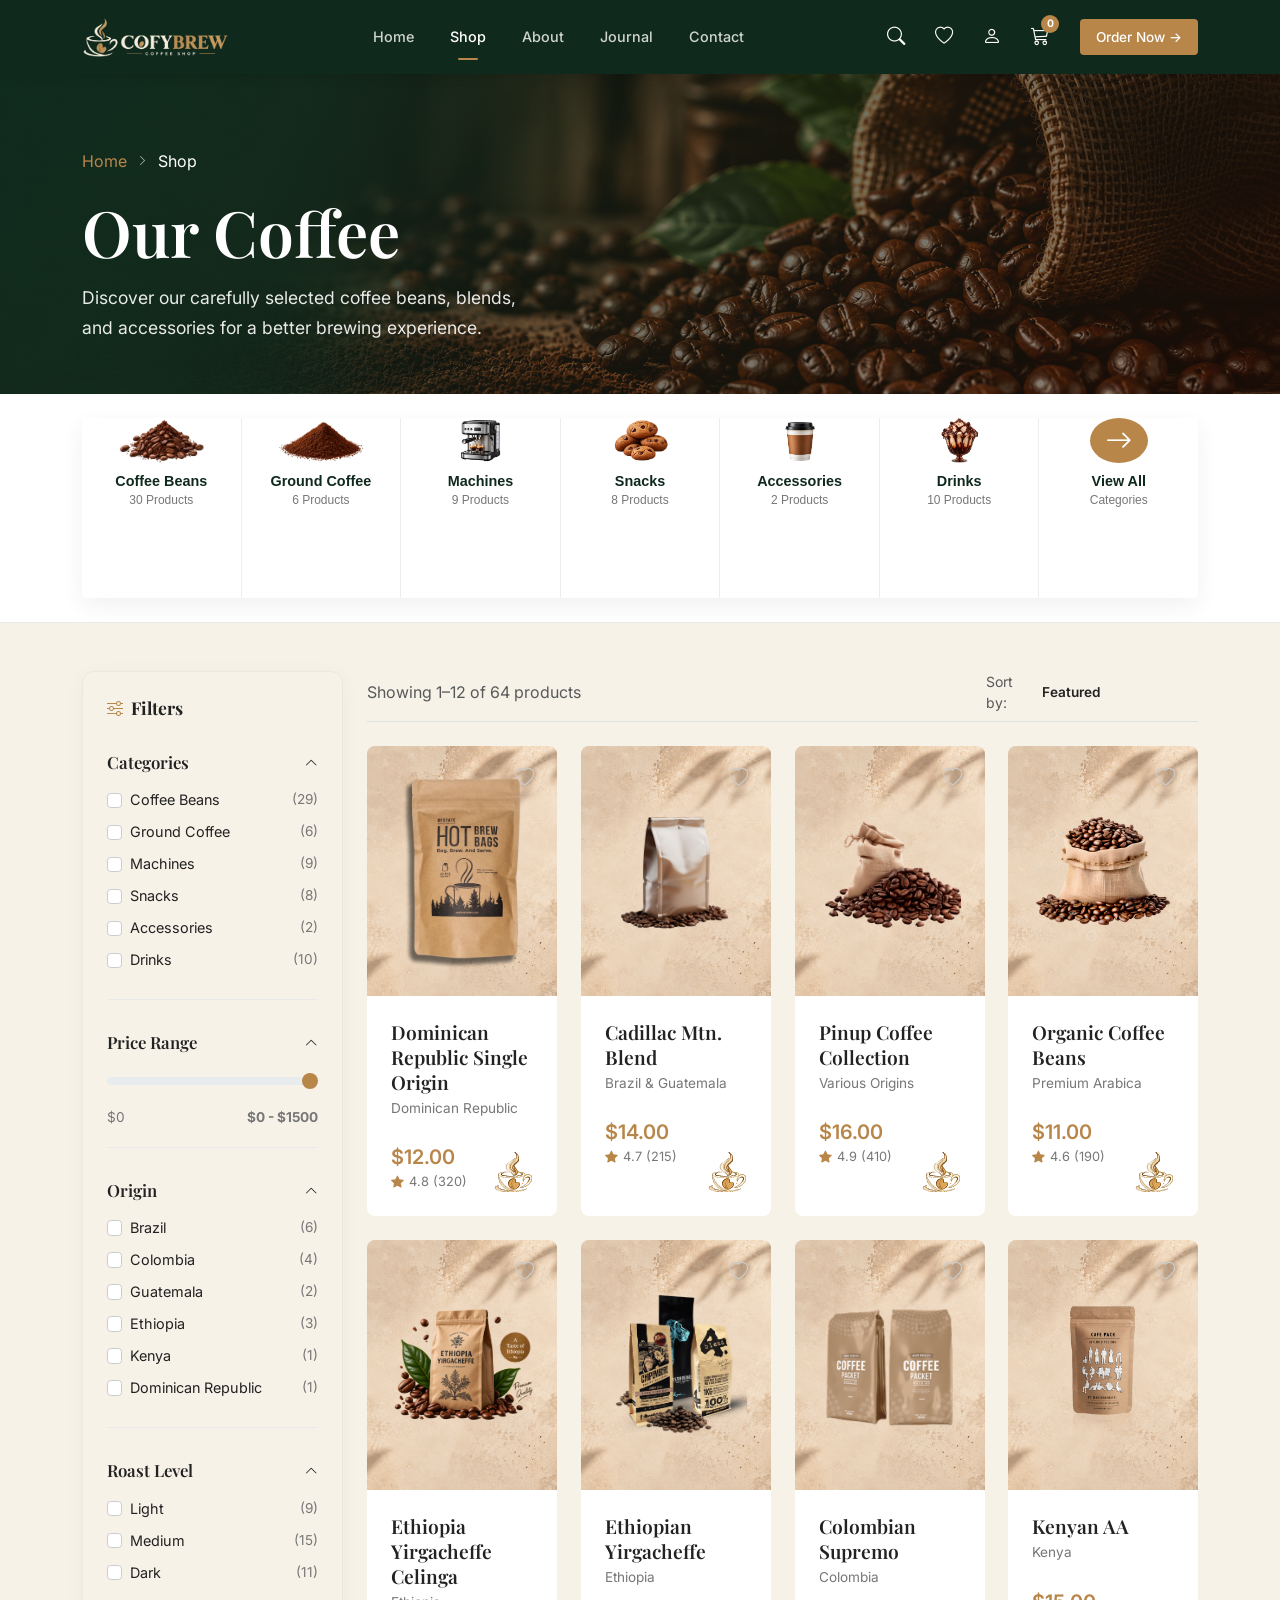
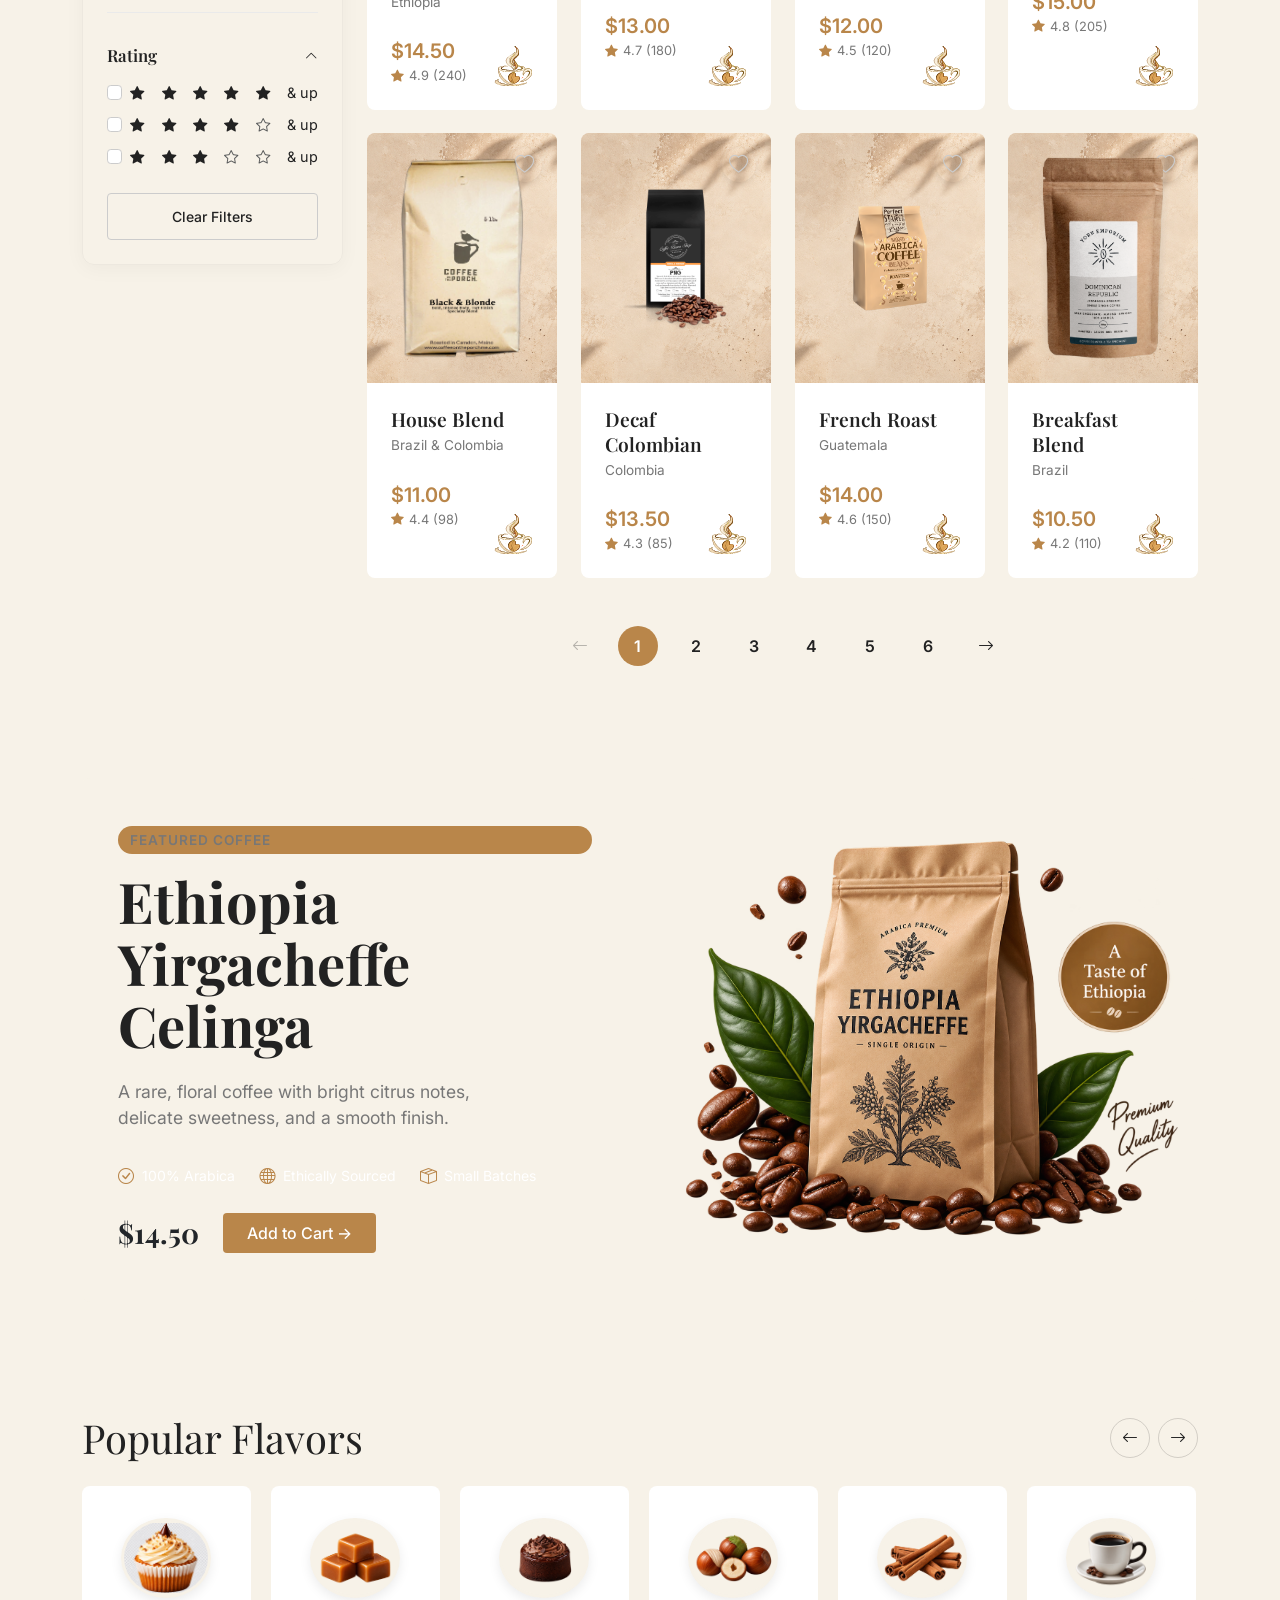
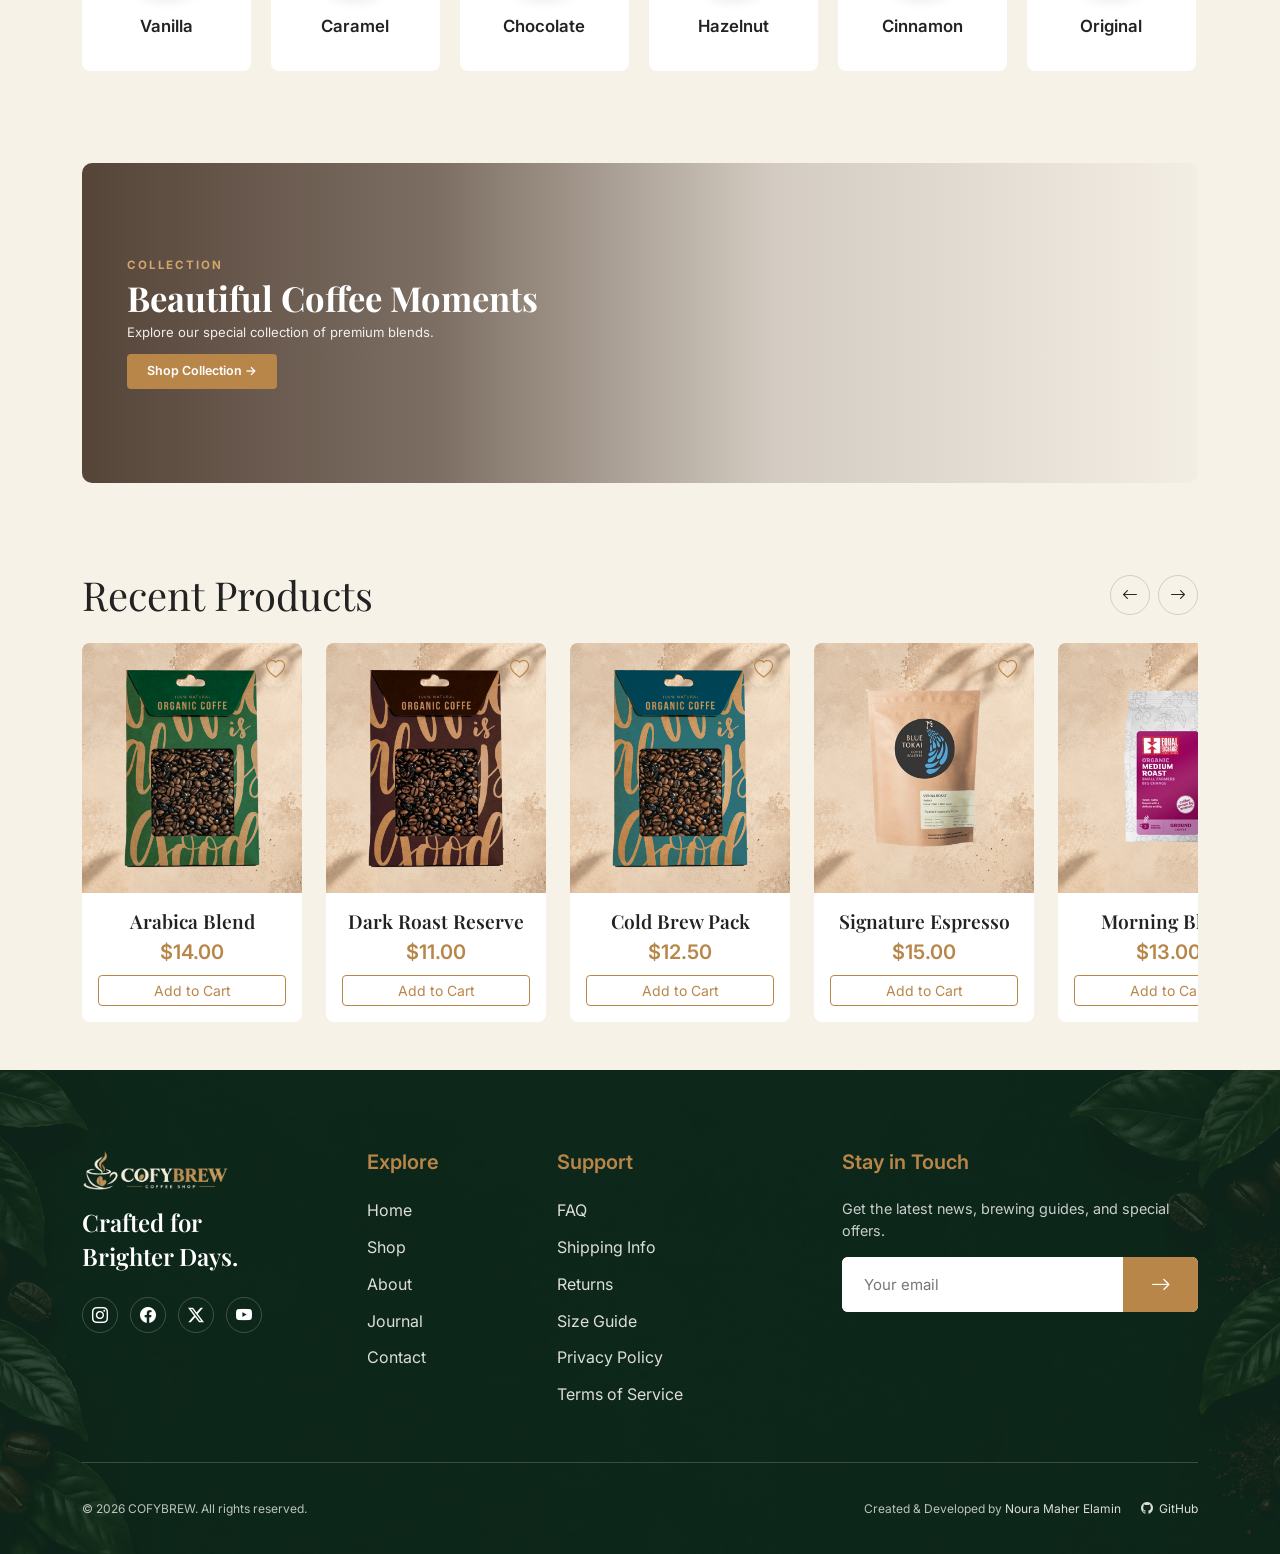
==== commit b816cfcc: "Update project files" ====
--- a/shop.html
+++ b/shop.html
@@ -271,7 +271,7 @@
 
                 <div class="d-flex align-items-center gap-4">
                     <span class="featured-price font-heading fw-bold fs-3 text-dark">$14.50</span>
-                    <button class="btn btn-solid-coffee px-4 py-2 add-to-cart-btn" data-id="p65">Add to Cart &rarr;</button>
+                    <button class="btn btn-solid-coffee px-4 py-2 add-cart-btn add-featured-btn shop-managed" data-id="p65">Add to Cart &rarr;</button>
                 </div>
             </div>
             <div class="col-md-6 featured-banner-image-wrapper">
